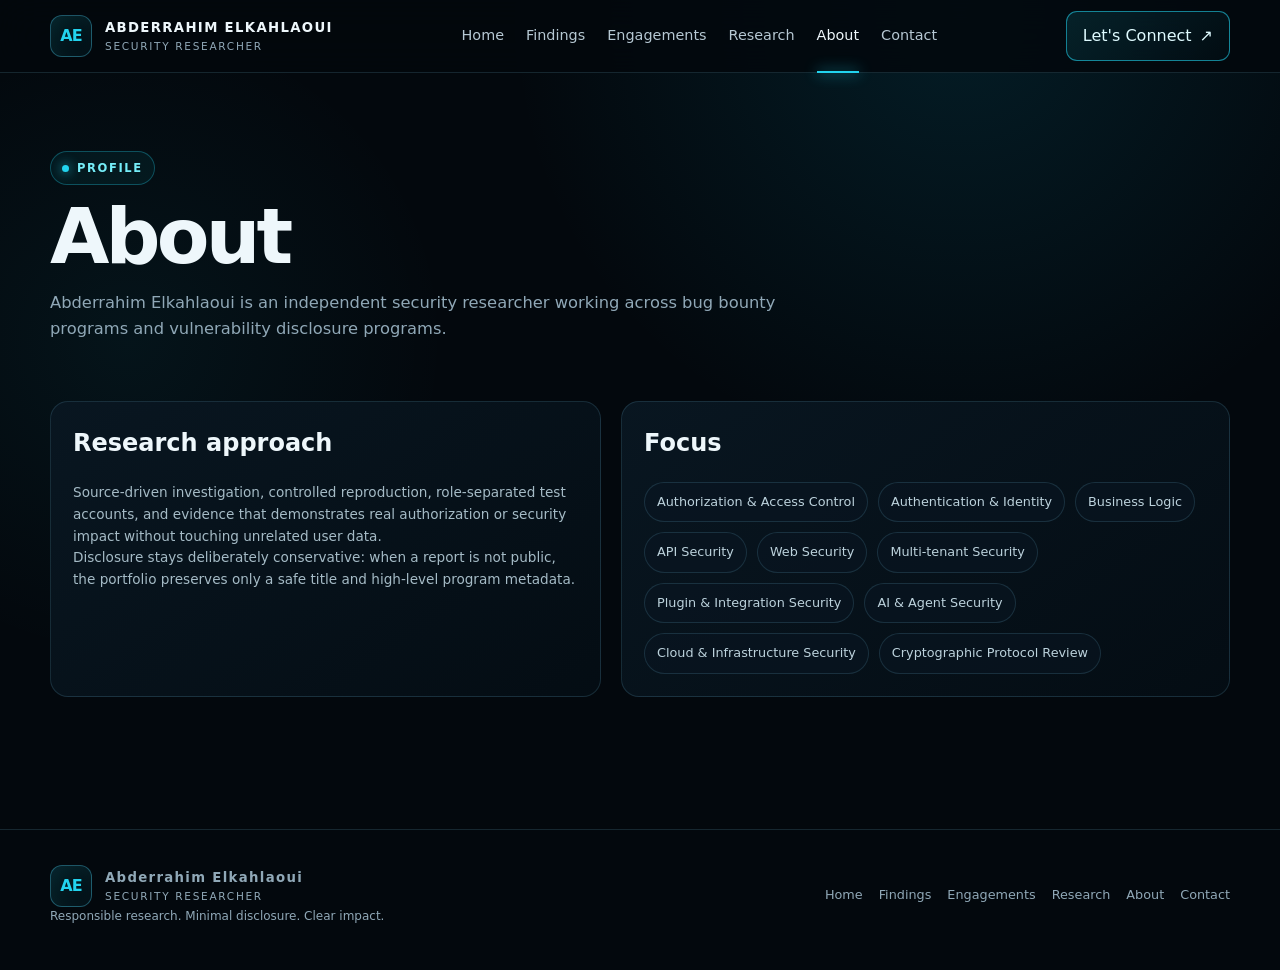
==== about.html @ 61b3a43f "Add About page" ====
<!doctype html>
<html lang="en">
<head>
  <meta charset="utf-8">
  <meta name="viewport" content="width=device-width, initial-scale=1">
  <meta name="theme-color" content="#03080d">
  <meta name="description" content="About security researcher Abderrahim Elkahlaoui.">
  <meta property="og:title" content="About — Abderrahim Elkahlaoui">
  <meta property="og:description" content="About security researcher Abderrahim Elkahlaoui.">
  <meta property="og:type" content="website">
  <title>About — Abderrahim Elkahlaoui</title>
  <link rel="stylesheet" href="assets/styles.css">
  <link rel="canonical" href="https://elkahlaoui1982.github.io/about.html">
  <meta property="og:url" content="https://elkahlaoui1982.github.io/about.html">
</head>
<body data-page="about">
<header class="site-header">
  <div class="container nav-shell">
    <a class="brand" href="index.html" aria-label="Abderrahim Elkahlaoui home">
      <span class="brand-mark" aria-hidden="true">AE</span>
      <span class="brand-copy"><strong>ABDERRAHIM ELKAHLAOUI</strong><span>Security Researcher</span></span>
    </a>
    <nav class="desktop-nav" aria-label="Primary navigation"><a class="" href="index.html">Home</a><a class="" href="findings.html">Findings</a><a class="" href="engagements.html">Engagements</a><a class="" href="research.html">Research</a><a class="active" href="about.html">About</a><a class="" href="contact.html">Contact</a></nav>
    <a class="nav-cta" href="contact.html">Let's Connect <span aria-hidden="true">↗</span></a>
    <button class="menu-button" type="button" data-menu-button aria-label="Open navigation" aria-expanded="false">☰</button>
  </div>
  <nav class="mobile-nav" data-mobile-nav aria-label="Mobile navigation"><a class="" href="index.html">Home</a><a class="" href="findings.html">Findings</a><a class="" href="engagements.html">Engagements</a><a class="" href="research.html">Research</a><a class="active" href="about.html">About</a><a class="" href="contact.html">Contact</a></nav>
</header>
<main><section class="container page-hero"><span class="eyebrow">Profile</span><h1>About</h1><p>Abderrahim Elkahlaoui is an independent security researcher working across bug bounty programs and vulnerability disclosure programs.</p></section><section class="container section" style="padding-top:0"><div class="about-grid"><article class="card about-card"><h2>Research approach</h2><p>Source-driven investigation, controlled reproduction, role-separated test accounts, and evidence that demonstrates real authorization or security impact without touching unrelated user data.</p><p>Disclosure stays deliberately conservative: when a report is not public, the portfolio preserves only a safe title and high-level program metadata.</p></article><article class="card"><h2>Focus</h2><div class="tags"><span class="tag">Authorization &amp; Access Control</span><span class="tag">Authentication &amp; Identity</span><span class="tag">Business Logic</span><span class="tag">API Security</span><span class="tag">Web Security</span><span class="tag">Multi-tenant Security</span><span class="tag">Plugin &amp; Integration Security</span><span class="tag">AI &amp; Agent Security</span><span class="tag">Cloud &amp; Infrastructure Security</span><span class="tag">Cryptographic Protocol Review</span></div></article></div></section></main>
<footer class="site-footer">
  <div class="container footer-grid">
    <div>
      <div class="brand"><span class="brand-mark" aria-hidden="true">AE</span><span class="brand-copy"><strong>Abderrahim Elkahlaoui</strong><span>Security Researcher</span></span></div>
      <div class="footer-copy">Responsible research. Minimal disclosure. Clear impact.</div>
    </div>
    <nav class="footer-nav" aria-label="Footer navigation"><a href="index.html">Home</a><a href="findings.html">Findings</a><a href="engagements.html">Engagements</a><a href="research.html">Research</a><a href="about.html">About</a><a href="contact.html">Contact</a></nav>
  </div>
</footer><script src="assets/app.js" defer></script>

</body>
</html>
---- assets/styles.css ----
:root {
  --bg: #03080d;
  --surface: #07131d;
  --surface-2: #0a1824;
  --line: rgba(121, 197, 230, .16);
  --line-strong: rgba(80, 219, 255, .34);
  --text: #eef7fb;
  --muted: #90a8b7;
  --cyan: #22d3ee;
  --cyan-2: #38bdf8;
  --green: #34d399;
  --amber: #fbbf24;
  --violet: #a78bfa;
  --max: 1180px;
  --radius: 18px;
}
* { box-sizing: border-box; }
html { scroll-behavior: smooth; }
body {
  margin: 0;
  color: var(--text);
  background:
    radial-gradient(circle at 75% 2%, rgba(8, 145, 178, .15), transparent 28rem),
    radial-gradient(circle at 10% 35%, rgba(34, 211, 238, .06), transparent 20rem),
    var(--bg);
  font-family: Inter, ui-sans-serif, system-ui, -apple-system, BlinkMacSystemFont, "Segoe UI", sans-serif;
  line-height: 1.6;
}
a { color: inherit; text-decoration: none; }
button, input, select { font: inherit; }
button, a, input, select { outline: none; }
button:focus-visible, a:focus-visible, input:focus-visible, select:focus-visible {
  box-shadow: 0 0 0 3px rgba(34, 211, 238, .28);
  border-color: var(--cyan) !important;
}
.container { width: min(calc(100% - 36px), var(--max)); margin-inline: auto; }
.site-header { position: sticky; top: 0; z-index: 50; border-bottom: 1px solid var(--line); background: rgba(3, 8, 13, .84); backdrop-filter: blur(20px); }
.nav-shell { min-height: 72px; display: flex; align-items: center; justify-content: space-between; gap: 24px; }
.brand { display: flex; align-items: center; gap: 13px; min-width: max-content; }
.brand-mark { width: 42px; height: 42px; border: 1px solid var(--line-strong); border-radius: 12px; display: grid; place-items: center; color: var(--cyan); font-weight: 900; letter-spacing: -.06em; background: linear-gradient(135deg, rgba(34,211,238,.12), rgba(56,189,248,.02)); box-shadow: inset 0 0 26px rgba(34,211,238,.05); }
.brand-copy strong { display: block; font-size: .83rem; letter-spacing: .1em; }
.brand-copy span { display: block; color: var(--muted); font-size: .66rem; letter-spacing: .16em; text-transform: uppercase; }
.desktop-nav { display: flex; align-items: center; gap: 22px; color: #b6c8d3; font-size: .9rem; }
.desktop-nav a { padding: 8px 0; position: relative; }
.desktop-nav a:hover, .desktop-nav a.active { color: var(--text); }
.desktop-nav a.active::after { content: ""; position: absolute; left: 0; right: 0; bottom: -17px; height: 2px; background: var(--cyan); box-shadow: 0 0 14px var(--cyan); }
.nav-cta, .button { border: 1px solid rgba(34,211,238,.58); border-radius: 11px; padding: 11px 16px; background: linear-gradient(135deg, rgba(34,211,238,.12), rgba(34,211,238,.025)); color: #dffbff; display: inline-flex; align-items: center; justify-content: center; gap: 8px; transition: .2s ease; }
.nav-cta:hover, .button:hover { transform: translateY(-1px); border-color: var(--cyan); box-shadow: 0 10px 40px rgba(34,211,238,.12); }
.button.primary { color: #011014; background: linear-gradient(135deg, #22d3ee, #67e8f9); font-weight: 800; box-shadow: 0 0 28px rgba(34,211,238,.2); }
.button.ghost { border-color: var(--line-strong); background: rgba(5,16,24,.5); }
.menu-button { display: none; width: 44px; height: 44px; border: 1px solid var(--line); border-radius: 11px; color: var(--text); background: var(--surface); }
.mobile-nav { display: none; border-top: 1px solid var(--line); padding: 12px 18px 18px; }
.mobile-nav[data-open] { display: grid; gap: 6px; }
.mobile-nav a { padding: 11px 12px; color: #bdd0da; border-radius: 10px; }
.mobile-nav a:hover { background: rgba(34,211,238,.06); color: white; }
.hero { min-height: 615px; display: grid; grid-template-columns: 1.08fr .92fr; align-items: center; gap: 48px; padding-block: 86px 64px; position: relative; overflow: hidden; }
.eyebrow { display: inline-flex; align-items: center; gap: 8px; color: #75edf8; border: 1px solid rgba(34,211,238,.3); background: rgba(34,211,238,.055); border-radius: 999px; padding: 7px 11px; text-transform: uppercase; font-size: .72rem; letter-spacing: .14em; font-weight: 800; }
.eyebrow::before { content: ""; width: 7px; height: 7px; border-radius: 999px; background: var(--cyan); box-shadow: 0 0 12px var(--cyan); }
h1, h2, h3, p { margin-top: 0; }
.hero h1 { margin: 22px 0 8px; font-size: clamp(3rem, 7vw, 5.9rem); line-height: .96; letter-spacing: -.055em; max-width: 720px; }
.hero h1 span { display: block; color: transparent; background: linear-gradient(90deg, #a9f7ff, #22d3ee 45%, #60a5fa); background-clip: text; -webkit-background-clip: text; }
.hero-kicker { color: #64e8f7; font: 500 1rem/1.7 ui-monospace, SFMono-Regular, Menlo, monospace; letter-spacing: .13em; }
.hero-copy { color: #a9beca; max-width: 650px; font-size: 1.04rem; margin: 19px 0 28px; }
.hero-actions { display: flex; flex-wrap: wrap; gap: 12px; }
.hero-visual { position: relative; min-height: 410px; display: grid; place-items: center; }
.orb { width: min(390px, 76vw); aspect-ratio: 1; border-radius: 50%; border: 1px solid rgba(34,211,238,.34); position: relative; background: radial-gradient(circle at 50% 48%, rgba(34,211,238,.09), rgba(34,211,238,.015) 45%, transparent 69%), repeating-radial-gradient(circle at 50% 50%, transparent 0 34px, rgba(34,211,238,.07) 35px 36px); box-shadow: 0 0 70px rgba(34,211,238,.08), inset 0 0 70px rgba(34,211,238,.06); }
.orb::before, .orb::after { content: ""; position: absolute; inset: 12%; border-radius: 50%; border: 1px solid rgba(34,211,238,.18); transform: rotate(58deg) scaleY(.42); }
.orb::after { transform: rotate(-58deg) scaleY(.42); }
.orb-grid { position: absolute; inset: 22%; border-radius: 50%; background-image: linear-gradient(rgba(34,211,238,.08) 1px, transparent 1px), linear-gradient(90deg, rgba(34,211,238,.08) 1px, transparent 1px); background-size: 24px 24px; mask-image: radial-gradient(circle, #000 45%, transparent 74%); }
.signal-card { position: absolute; right: 0; bottom: 32px; width: min(280px, 72%); padding: 18px; border-radius: 14px; border: 1px solid var(--line-strong); background: rgba(5,16,24,.88); box-shadow: 0 20px 60px rgba(0,0,0,.32); }
.signal-card small { color: var(--cyan); text-transform: uppercase; letter-spacing: .14em; }
.signal-card strong { display: block; margin-top: 5px; font-size: .95rem; }
.stats { display: grid; grid-template-columns: repeat(4, 1fr); border: 1px solid var(--line); background: linear-gradient(180deg, rgba(10,24,36,.88), rgba(5,14,22,.88)); border-radius: var(--radius); overflow: hidden; margin-bottom: 26px; }
.stat { padding: 24px 28px; position: relative; }
.stat:not(:last-child)::after { content: ""; position: absolute; top: 24%; right: 0; width: 1px; height: 52%; background: var(--line); }
.stat strong { font-size: 1.6rem; letter-spacing: -.02em; }
.stat span { display: block; color: var(--muted); font-size: .82rem; margin-top: 2px; }
.section { padding-block: 58px; }
.section-heading { display: flex; justify-content: space-between; gap: 24px; align-items: end; margin-bottom: 24px; }
.section-heading h2 { margin: 0; font-size: clamp(1.7rem, 3vw, 2.45rem); letter-spacing: -.035em; }
.section-heading p { max-width: 580px; color: var(--muted); margin: 8px 0 0; }
.section-link { color: var(--cyan); white-space: nowrap; font-size: .88rem; }
.grid { display: grid; gap: 16px; }
.platform-grid { grid-template-columns: repeat(4, 1fr); }
.card { border: 1px solid var(--line); border-radius: var(--radius); background: linear-gradient(145deg, rgba(9,23,34,.96), rgba(4,13,20,.96)); padding: 22px; position: relative; overflow: hidden; }
.card::before { content: ""; position: absolute; inset: 0 auto 0 0; width: 2px; background: linear-gradient(transparent, rgba(34,211,238,.5), transparent); opacity: 0; transition: opacity .2s; }
.card:hover::before { opacity: 1; }
.platform-icon { width: 44px; height: 44px; border-radius: 13px; display: grid; place-items: center; color: var(--cyan); border: 1px solid var(--line-strong); font: 800 .8rem ui-monospace, monospace; margin-bottom: 26px; }
.card h3 { margin: 0 0 7px; font-size: 1.03rem; }
.card p { margin: 0; color: var(--muted); font-size: .85rem; }
.panel-grid { display: grid; grid-template-columns: 1.4fr .78fr; gap: 16px; }
.panel { border: 1px solid var(--line); border-radius: var(--radius); background: rgba(6,17,26,.83); overflow: hidden; }
.panel-header { padding: 18px 20px; border-bottom: 1px solid var(--line); display: flex; align-items: center; justify-content: space-between; gap: 12px; }
.panel-header h2, .panel-header h3 { margin: 0; font-size: 1.07rem; }
.finding-list { list-style: none; padding: 0; margin: 0; }
.finding-row { display: grid; grid-template-columns: auto 1fr auto; gap: 14px; align-items: center; padding: 17px 20px; border-bottom: 1px solid rgba(121,197,230,.1); transition: background .16s; }
.finding-row:last-child { border-bottom: 0; }
.finding-row:hover { background: rgba(34,211,238,.035); }
.finding-dot { width: 9px; height: 36px; border-radius: 10px; background: linear-gradient(180deg, var(--cyan), #2563eb); box-shadow: 0 0 18px rgba(34,211,238,.15); }
.finding-title { font-size: .91rem; font-weight: 700; line-height: 1.45; }
.finding-meta { color: var(--muted); font-size: .73rem; margin-top: 4px; }
.platform-pill { border: 1px solid rgba(34,211,238,.2); color: #9beaf3; border-radius: 999px; padding: 5px 8px; font-size: .66rem; white-space: nowrap; }
.engagement-list { list-style: none; margin: 0; padding: 0; }
.engagement-list li { display: flex; align-items: center; justify-content: space-between; gap: 16px; padding: 15px 20px; border-bottom: 1px solid rgba(121,197,230,.1); }
.engagement-list li:last-child { border: 0; }
.engagement-name { font-size: .88rem; font-weight: 700; }
.engagement-meta { color: var(--muted); font-size: .72rem; }
.tags { display: flex; flex-wrap: wrap; gap: 10px; }
.tag { border: 1px solid var(--line); border-radius: 999px; padding: 9px 12px; color: #bcd2dc; background: rgba(9,23,34,.56); font-size: .8rem; }
.timeline { display: grid; grid-template-columns: repeat(3, 1fr); gap: 16px; }
.timeline .year { color: var(--cyan); font: 700 .82rem ui-monospace, monospace; letter-spacing: .1em; }
.timeline h3 { margin: 9px 0 8px; }
.timeline p { color: var(--muted); font-size: .88rem; }
.page-hero { padding: 78px 0 42px; }
.page-hero h1 { font-size: clamp(2.5rem, 6vw, 4.8rem); line-height: 1; letter-spacing: -.05em; margin: 14px 0 14px; }
.page-hero p { color: var(--muted); max-width: 730px; font-size: 1.02rem; }
.filters { padding: 16px; display: grid; grid-template-columns: 1fr 210px 150px auto; gap: 10px; position: sticky; top: 87px; z-index: 20; background: rgba(3,8,13,.92); backdrop-filter: blur(18px); border: 1px solid var(--line); border-radius: 15px; margin-bottom: 16px; }
.input, .select { width: 100%; min-height: 44px; color: var(--text); background: #06111a; border: 1px solid var(--line); border-radius: 10px; padding: 0 12px; }
.input::placeholder { color: #68808d; }
.filter-reset { min-height: 44px; border: 1px solid var(--line-strong); color: #bff7ff; background: rgba(34,211,238,.05); border-radius: 10px; padding: 0 14px; cursor: pointer; }
.catalog-toolbar { color: var(--muted); font-size: .82rem; margin: 10px 4px 14px; }
.catalog .finding-row { grid-template-columns: auto 1fr auto; border: 1px solid var(--line); border-radius: 14px; margin-bottom: 10px; background: rgba(7,19,29,.75); }
.catalog .finding-row[hidden] { display: none; }
.empty { padding: 48px 24px; text-align: center; color: var(--muted); border: 1px dashed var(--line-strong); border-radius: var(--radius); }
.engagement-grid { grid-template-columns: repeat(3, 1fr); }
.engagement-card .mono { color: var(--cyan); font: 700 .73rem ui-monospace, monospace; text-transform: uppercase; letter-spacing: .1em; }
.engagement-card h3 { margin-top: 10px; min-height: 2.9em; }
.about-grid { display: grid; grid-template-columns: .95fr 1.05fr; gap: 20px; }
.about-card p, .prose p { color: #a5bbc6; }
.prose { max-width: 780px; }
.contact-card { display: grid; grid-template-columns: 1.1fr .9fr; gap: 26px; align-items: center; padding: 32px; }
.contact-links { display: grid; gap: 10px; }
.contact-link { padding: 14px 16px; border: 1px solid var(--line); border-radius: 12px; display: flex; justify-content: space-between; gap: 18px; color: #cfe0e7; }
.site-footer { margin-top: 74px; border-top: 1px solid var(--line); padding: 35px 0 44px; color: var(--muted); }
.footer-grid { display: flex; justify-content: space-between; gap: 28px; align-items: center; }
.footer-nav { display: flex; flex-wrap: wrap; gap: 16px; font-size: .8rem; }
.footer-copy { font-size: .75rem; }
.muted { color: var(--muted); }
.split-note { padding: 18px 20px; border-left: 2px solid var(--cyan); background: rgba(34,211,238,.035); color: #a8c2cd; border-radius: 0 12px 12px 0; }
@media (max-width: 980px) {
  .desktop-nav, .nav-cta { display: none; }
  .menu-button { display: grid; place-items: center; }
  .hero { grid-template-columns: 1fr; min-height: auto; padding-top: 62px; }
  .hero-visual { min-height: 310px; }
  .platform-grid, .stats { grid-template-columns: repeat(2, 1fr); }
  .stat:nth-child(2)::after { display: none; }
  .panel-grid, .about-grid, .contact-card { grid-template-columns: 1fr; }
  .engagement-grid, .timeline { grid-template-columns: repeat(2, 1fr); }
  .filters { grid-template-columns: 1fr 1fr; top: 78px; }
}
@media (max-width: 640px) {
  .container { width: min(calc(100% - 24px), var(--max)); }
  .brand-copy strong { font-size: .74rem; }
  .brand-copy span { font-size: .58rem; }
  .hero { padding-top: 44px; }
  .hero h1 { font-size: clamp(3rem, 16vw, 4.5rem); }
  .hero-visual { min-height: 280px; }
  .signal-card { right: 8px; bottom: 10px; }
  .stats, .platform-grid, .engagement-grid, .timeline, .filters { grid-template-columns: 1fr; }
  .stat::after { display: none; }
  .section { padding-block: 42px; }
  .section-heading { align-items: start; flex-direction: column; }
  .finding-row, .catalog .finding-row { grid-template-columns: auto 1fr; }
  .finding-row .platform-pill { grid-column: 2; justify-self: start; }
  .filters { position: static; }
  .footer-grid { align-items: flex-start; flex-direction: column; }
}
@media (prefers-reduced-motion: reduce) {
  *, *::before, *::after { scroll-behavior: auto !important; transition: none !important; animation: none !important; }
}
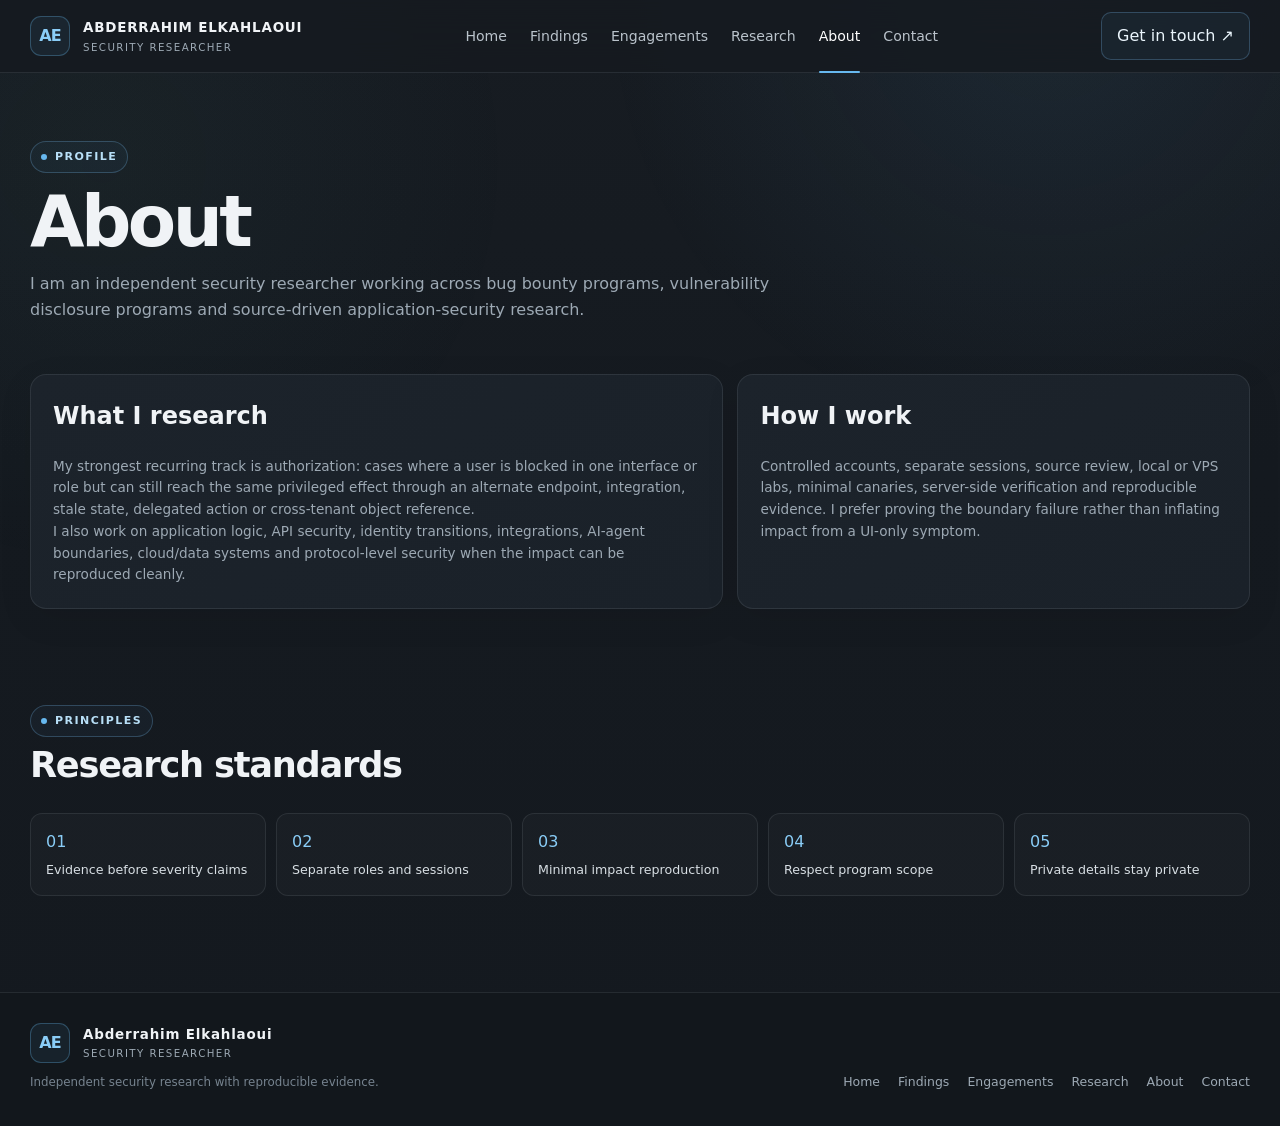
==== commit d079e9fe: "Rewrite about page with concrete research profile" ====
--- a/about.html
+++ b/about.html
@@ -1,41 +1 @@
-<!doctype html>
-<html lang="en">
-<head>
-  <meta charset="utf-8">
-  <meta name="viewport" content="width=device-width, initial-scale=1">
-  <meta name="theme-color" content="#03080d">
-  <meta name="description" content="About security researcher Abderrahim Elkahlaoui.">
-  <meta property="og:title" content="About — Abderrahim Elkahlaoui">
-  <meta property="og:description" content="About security researcher Abderrahim Elkahlaoui.">
-  <meta property="og:type" content="website">
-  <title>About — Abderrahim Elkahlaoui</title>
-  <link rel="stylesheet" href="assets/styles.css">
-  <link rel="canonical" href="https://elkahlaoui1982.github.io/about.html">
-  <meta property="og:url" content="https://elkahlaoui1982.github.io/about.html">
-</head>
-<body data-page="about">
-<header class="site-header">
-  <div class="container nav-shell">
-    <a class="brand" href="index.html" aria-label="Abderrahim Elkahlaoui home">
-      <span class="brand-mark" aria-hidden="true">AE</span>
-      <span class="brand-copy"><strong>ABDERRAHIM ELKAHLAOUI</strong><span>Security Researcher</span></span>
-    </a>
-    <nav class="desktop-nav" aria-label="Primary navigation"><a class="" href="index.html">Home</a><a class="" href="findings.html">Findings</a><a class="" href="engagements.html">Engagements</a><a class="" href="research.html">Research</a><a class="active" href="about.html">About</a><a class="" href="contact.html">Contact</a></nav>
-    <a class="nav-cta" href="contact.html">Let's Connect <span aria-hidden="true">↗</span></a>
-    <button class="menu-button" type="button" data-menu-button aria-label="Open navigation" aria-expanded="false">☰</button>
-  </div>
-  <nav class="mobile-nav" data-mobile-nav aria-label="Mobile navigation"><a class="" href="index.html">Home</a><a class="" href="findings.html">Findings</a><a class="" href="engagements.html">Engagements</a><a class="" href="research.html">Research</a><a class="active" href="about.html">About</a><a class="" href="contact.html">Contact</a></nav>
-</header>
-<main><section class="container page-hero"><span class="eyebrow">Profile</span><h1>About</h1><p>Abderrahim Elkahlaoui is an independent security researcher working across bug bounty programs and vulnerability disclosure programs.</p></section><section class="container section" style="padding-top:0"><div class="about-grid"><article class="card about-card"><h2>Research approach</h2><p>Source-driven investigation, controlled reproduction, role-separated test accounts, and evidence that demonstrates real authorization or security impact without touching unrelated user data.</p><p>Disclosure stays deliberately conservative: when a report is not public, the portfolio preserves only a safe title and high-level program metadata.</p></article><article class="card"><h2>Focus</h2><div class="tags"><span class="tag">Authorization &amp; Access Control</span><span class="tag">Authentication &amp; Identity</span><span class="tag">Business Logic</span><span class="tag">API Security</span><span class="tag">Web Security</span><span class="tag">Multi-tenant Security</span><span class="tag">Plugin &amp; Integration Security</span><span class="tag">AI &amp; Agent Security</span><span class="tag">Cloud &amp; Infrastructure Security</span><span class="tag">Cryptographic Protocol Review</span></div></article></div></section></main>
-<footer class="site-footer">
-  <div class="container footer-grid">
-    <div>
-      <div class="brand"><span class="brand-mark" aria-hidden="true">AE</span><span class="brand-copy"><strong>Abderrahim Elkahlaoui</strong><span>Security Researcher</span></span></div>
-      <div class="footer-copy">Responsible research. Minimal disclosure. Clear impact.</div>
-    </div>
-    <nav class="footer-nav" aria-label="Footer navigation"><a href="index.html">Home</a><a href="findings.html">Findings</a><a href="engagements.html">Engagements</a><a href="research.html">Research</a><a href="about.html">About</a><a href="contact.html">Contact</a></nav>
-  </div>
-</footer><script src="assets/app.js" defer></script>
-
-</body>
-</html>
+<!doctype html><html lang="en"><head><meta charset="utf-8"><meta name="viewport" content="width=device-width,initial-scale=1"><meta name="theme-color" content="#151a20"><meta name="description" content="About independent security researcher Abderrahim Elkahlaoui."><meta property="og:title" content="About — Abderrahim Elkahlaoui"><meta property="og:description" content="Independent security researcher focused on authorization, application security, APIs, integrations and responsible disclosure."><meta property="og:type" content="website"><meta property="og:url" content="https://elkahlaoui1982.github.io/about.html"><link rel="canonical" href="https://elkahlaoui1982.github.io/about.html"><title>About — Abderrahim Elkahlaoui</title><link rel="stylesheet" href="assets/styles.css"></head><body data-page="about"><header class="site-header"><div class="container nav-shell"><a class="brand" href="index.html"><span class="brand-mark">AE</span><span class="brand-copy"><strong>ABDERRAHIM ELKAHLAOUI</strong><span>Security Researcher</span></span></a><nav class="desktop-nav"><a href="index.html">Home</a><a href="findings.html">Findings</a><a href="engagements.html">Engagements</a><a href="research.html">Research</a><a class="active" href="about.html">About</a><a href="contact.html">Contact</a></nav><a class="nav-cta" href="contact.html">Get in touch ↗</a><button class="menu-button" type="button" data-menu-button aria-label="Open navigation" aria-expanded="false">☰</button></div><nav class="mobile-nav" data-mobile-nav><a href="index.html">Home</a><a href="findings.html">Findings</a><a href="engagements.html">Engagements</a><a href="research.html">Research</a><a class="active" href="about.html">About</a><a href="contact.html">Contact</a></nav></header><main><section class="container page-hero"><span class="eyebrow">Profile</span><h1>About</h1><p>I am an independent security researcher working across bug bounty programs, vulnerability disclosure programs and source-driven application-security research.</p></section><section class="container section" style="padding-top:0"><div class="about-grid"><article class="card about-card"><h2>What I research</h2><p>My strongest recurring track is authorization: cases where a user is blocked in one interface or role but can still reach the same privileged effect through an alternate endpoint, integration, stale state, delegated action or cross-tenant object reference.</p><p>I also work on application logic, API security, identity transitions, integrations, AI-agent boundaries, cloud/data systems and protocol-level security when the impact can be reproduced cleanly.</p></article><article class="card"><h2>How I work</h2><p class="muted">Controlled accounts, separate sessions, source review, local or VPS labs, minimal canaries, server-side verification and reproducible evidence. I prefer proving the boundary failure rather than inflating impact from a UI-only symptom.</p></article></div></section><section class="container section"><div class="section-heading"><div><span class="eyebrow">Principles</span><h2>Research standards</h2></div></div><div class="focus-grid"><div class="focus-item"><span>01</span>Evidence before severity claims</div><div class="focus-item"><span>02</span>Separate roles and sessions</div><div class="focus-item"><span>03</span>Minimal impact reproduction</div><div class="focus-item"><span>04</span>Respect program scope</div><div class="focus-item"><span>05</span>Private details stay private</div></div></section></main><footer class="site-footer"><div class="container footer-grid"><div><div class="brand"><span class="brand-mark">AE</span><span class="brand-copy"><strong>Abderrahim Elkahlaoui</strong><span>Security Researcher</span></span></div><div class="footer-copy">Independent security research with reproducible evidence.</div></div><nav class="footer-nav"><a href="index.html">Home</a><a href="findings.html">Findings</a><a href="engagements.html">Engagements</a><a href="research.html">Research</a><a href="about.html">About</a><a href="contact.html">Contact</a></nav></div></footer><script src="assets/app.js" defer></script></body></html>
--- a/assets/styles.css
+++ b/assets/styles.css
@@ -1,170 +1 @@
-:root {
-  --bg: #03080d;
-  --surface: #07131d;
-  --surface-2: #0a1824;
-  --line: rgba(121, 197, 230, .16);
-  --line-strong: rgba(80, 219, 255, .34);
-  --text: #eef7fb;
-  --muted: #90a8b7;
-  --cyan: #22d3ee;
-  --cyan-2: #38bdf8;
-  --green: #34d399;
-  --amber: #fbbf24;
-  --violet: #a78bfa;
-  --max: 1180px;
-  --radius: 18px;
-}
-* { box-sizing: border-box; }
-html { scroll-behavior: smooth; }
-body {
-  margin: 0;
-  color: var(--text);
-  background:
-    radial-gradient(circle at 75% 2%, rgba(8, 145, 178, .15), transparent 28rem),
-    radial-gradient(circle at 10% 35%, rgba(34, 211, 238, .06), transparent 20rem),
-    var(--bg);
-  font-family: Inter, ui-sans-serif, system-ui, -apple-system, BlinkMacSystemFont, "Segoe UI", sans-serif;
-  line-height: 1.6;
-}
-a { color: inherit; text-decoration: none; }
-button, input, select { font: inherit; }
-button, a, input, select { outline: none; }
-button:focus-visible, a:focus-visible, input:focus-visible, select:focus-visible {
-  box-shadow: 0 0 0 3px rgba(34, 211, 238, .28);
-  border-color: var(--cyan) !important;
-}
-.container { width: min(calc(100% - 36px), var(--max)); margin-inline: auto; }
-.site-header { position: sticky; top: 0; z-index: 50; border-bottom: 1px solid var(--line); background: rgba(3, 8, 13, .84); backdrop-filter: blur(20px); }
-.nav-shell { min-height: 72px; display: flex; align-items: center; justify-content: space-between; gap: 24px; }
-.brand { display: flex; align-items: center; gap: 13px; min-width: max-content; }
-.brand-mark { width: 42px; height: 42px; border: 1px solid var(--line-strong); border-radius: 12px; display: grid; place-items: center; color: var(--cyan); font-weight: 900; letter-spacing: -.06em; background: linear-gradient(135deg, rgba(34,211,238,.12), rgba(56,189,248,.02)); box-shadow: inset 0 0 26px rgba(34,211,238,.05); }
-.brand-copy strong { display: block; font-size: .83rem; letter-spacing: .1em; }
-.brand-copy span { display: block; color: var(--muted); font-size: .66rem; letter-spacing: .16em; text-transform: uppercase; }
-.desktop-nav { display: flex; align-items: center; gap: 22px; color: #b6c8d3; font-size: .9rem; }
-.desktop-nav a { padding: 8px 0; position: relative; }
-.desktop-nav a:hover, .desktop-nav a.active { color: var(--text); }
-.desktop-nav a.active::after { content: ""; position: absolute; left: 0; right: 0; bottom: -17px; height: 2px; background: var(--cyan); box-shadow: 0 0 14px var(--cyan); }
-.nav-cta, .button { border: 1px solid rgba(34,211,238,.58); border-radius: 11px; padding: 11px 16px; background: linear-gradient(135deg, rgba(34,211,238,.12), rgba(34,211,238,.025)); color: #dffbff; display: inline-flex; align-items: center; justify-content: center; gap: 8px; transition: .2s ease; }
-.nav-cta:hover, .button:hover { transform: translateY(-1px); border-color: var(--cyan); box-shadow: 0 10px 40px rgba(34,211,238,.12); }
-.button.primary { color: #011014; background: linear-gradient(135deg, #22d3ee, #67e8f9); font-weight: 800; box-shadow: 0 0 28px rgba(34,211,238,.2); }
-.button.ghost { border-color: var(--line-strong); background: rgba(5,16,24,.5); }
-.menu-button { display: none; width: 44px; height: 44px; border: 1px solid var(--line); border-radius: 11px; color: var(--text); background: var(--surface); }
-.mobile-nav { display: none; border-top: 1px solid var(--line); padding: 12px 18px 18px; }
-.mobile-nav[data-open] { display: grid; gap: 6px; }
-.mobile-nav a { padding: 11px 12px; color: #bdd0da; border-radius: 10px; }
-.mobile-nav a:hover { background: rgba(34,211,238,.06); color: white; }
-.hero { min-height: 615px; display: grid; grid-template-columns: 1.08fr .92fr; align-items: center; gap: 48px; padding-block: 86px 64px; position: relative; overflow: hidden; }
-.eyebrow { display: inline-flex; align-items: center; gap: 8px; color: #75edf8; border: 1px solid rgba(34,211,238,.3); background: rgba(34,211,238,.055); border-radius: 999px; padding: 7px 11px; text-transform: uppercase; font-size: .72rem; letter-spacing: .14em; font-weight: 800; }
-.eyebrow::before { content: ""; width: 7px; height: 7px; border-radius: 999px; background: var(--cyan); box-shadow: 0 0 12px var(--cyan); }
-h1, h2, h3, p { margin-top: 0; }
-.hero h1 { margin: 22px 0 8px; font-size: clamp(3rem, 7vw, 5.9rem); line-height: .96; letter-spacing: -.055em; max-width: 720px; }
-.hero h1 span { display: block; color: transparent; background: linear-gradient(90deg, #a9f7ff, #22d3ee 45%, #60a5fa); background-clip: text; -webkit-background-clip: text; }
-.hero-kicker { color: #64e8f7; font: 500 1rem/1.7 ui-monospace, SFMono-Regular, Menlo, monospace; letter-spacing: .13em; }
-.hero-copy { color: #a9beca; max-width: 650px; font-size: 1.04rem; margin: 19px 0 28px; }
-.hero-actions { display: flex; flex-wrap: wrap; gap: 12px; }
-.hero-visual { position: relative; min-height: 410px; display: grid; place-items: center; }
-.orb { width: min(390px, 76vw); aspect-ratio: 1; border-radius: 50%; border: 1px solid rgba(34,211,238,.34); position: relative; background: radial-gradient(circle at 50% 48%, rgba(34,211,238,.09), rgba(34,211,238,.015) 45%, transparent 69%), repeating-radial-gradient(circle at 50% 50%, transparent 0 34px, rgba(34,211,238,.07) 35px 36px); box-shadow: 0 0 70px rgba(34,211,238,.08), inset 0 0 70px rgba(34,211,238,.06); }
-.orb::before, .orb::after { content: ""; position: absolute; inset: 12%; border-radius: 50%; border: 1px solid rgba(34,211,238,.18); transform: rotate(58deg) scaleY(.42); }
-.orb::after { transform: rotate(-58deg) scaleY(.42); }
-.orb-grid { position: absolute; inset: 22%; border-radius: 50%; background-image: linear-gradient(rgba(34,211,238,.08) 1px, transparent 1px), linear-gradient(90deg, rgba(34,211,238,.08) 1px, transparent 1px); background-size: 24px 24px; mask-image: radial-gradient(circle, #000 45%, transparent 74%); }
-.signal-card { position: absolute; right: 0; bottom: 32px; width: min(280px, 72%); padding: 18px; border-radius: 14px; border: 1px solid var(--line-strong); background: rgba(5,16,24,.88); box-shadow: 0 20px 60px rgba(0,0,0,.32); }
-.signal-card small { color: var(--cyan); text-transform: uppercase; letter-spacing: .14em; }
-.signal-card strong { display: block; margin-top: 5px; font-size: .95rem; }
-.stats { display: grid; grid-template-columns: repeat(4, 1fr); border: 1px solid var(--line); background: linear-gradient(180deg, rgba(10,24,36,.88), rgba(5,14,22,.88)); border-radius: var(--radius); overflow: hidden; margin-bottom: 26px; }
-.stat { padding: 24px 28px; position: relative; }
-.stat:not(:last-child)::after { content: ""; position: absolute; top: 24%; right: 0; width: 1px; height: 52%; background: var(--line); }
-.stat strong { font-size: 1.6rem; letter-spacing: -.02em; }
-.stat span { display: block; color: var(--muted); font-size: .82rem; margin-top: 2px; }
-.section { padding-block: 58px; }
-.section-heading { display: flex; justify-content: space-between; gap: 24px; align-items: end; margin-bottom: 24px; }
-.section-heading h2 { margin: 0; font-size: clamp(1.7rem, 3vw, 2.45rem); letter-spacing: -.035em; }
-.section-heading p { max-width: 580px; color: var(--muted); margin: 8px 0 0; }
-.section-link { color: var(--cyan); white-space: nowrap; font-size: .88rem; }
-.grid { display: grid; gap: 16px; }
-.platform-grid { grid-template-columns: repeat(4, 1fr); }
-.card { border: 1px solid var(--line); border-radius: var(--radius); background: linear-gradient(145deg, rgba(9,23,34,.96), rgba(4,13,20,.96)); padding: 22px; position: relative; overflow: hidden; }
-.card::before { content: ""; position: absolute; inset: 0 auto 0 0; width: 2px; background: linear-gradient(transparent, rgba(34,211,238,.5), transparent); opacity: 0; transition: opacity .2s; }
-.card:hover::before { opacity: 1; }
-.platform-icon { width: 44px; height: 44px; border-radius: 13px; display: grid; place-items: center; color: var(--cyan); border: 1px solid var(--line-strong); font: 800 .8rem ui-monospace, monospace; margin-bottom: 26px; }
-.card h3 { margin: 0 0 7px; font-size: 1.03rem; }
-.card p { margin: 0; color: var(--muted); font-size: .85rem; }
-.panel-grid { display: grid; grid-template-columns: 1.4fr .78fr; gap: 16px; }
-.panel { border: 1px solid var(--line); border-radius: var(--radius); background: rgba(6,17,26,.83); overflow: hidden; }
-.panel-header { padding: 18px 20px; border-bottom: 1px solid var(--line); display: flex; align-items: center; justify-content: space-between; gap: 12px; }
-.panel-header h2, .panel-header h3 { margin: 0; font-size: 1.07rem; }
-.finding-list { list-style: none; padding: 0; margin: 0; }
-.finding-row { display: grid; grid-template-columns: auto 1fr auto; gap: 14px; align-items: center; padding: 17px 20px; border-bottom: 1px solid rgba(121,197,230,.1); transition: background .16s; }
-.finding-row:last-child { border-bottom: 0; }
-.finding-row:hover { background: rgba(34,211,238,.035); }
-.finding-dot { width: 9px; height: 36px; border-radius: 10px; background: linear-gradient(180deg, var(--cyan), #2563eb); box-shadow: 0 0 18px rgba(34,211,238,.15); }
-.finding-title { font-size: .91rem; font-weight: 700; line-height: 1.45; }
-.finding-meta { color: var(--muted); font-size: .73rem; margin-top: 4px; }
-.platform-pill { border: 1px solid rgba(34,211,238,.2); color: #9beaf3; border-radius: 999px; padding: 5px 8px; font-size: .66rem; white-space: nowrap; }
-.engagement-list { list-style: none; margin: 0; padding: 0; }
-.engagement-list li { display: flex; align-items: center; justify-content: space-between; gap: 16px; padding: 15px 20px; border-bottom: 1px solid rgba(121,197,230,.1); }
-.engagement-list li:last-child { border: 0; }
-.engagement-name { font-size: .88rem; font-weight: 700; }
-.engagement-meta { color: var(--muted); font-size: .72rem; }
-.tags { display: flex; flex-wrap: wrap; gap: 10px; }
-.tag { border: 1px solid var(--line); border-radius: 999px; padding: 9px 12px; color: #bcd2dc; background: rgba(9,23,34,.56); font-size: .8rem; }
-.timeline { display: grid; grid-template-columns: repeat(3, 1fr); gap: 16px; }
-.timeline .year { color: var(--cyan); font: 700 .82rem ui-monospace, monospace; letter-spacing: .1em; }
-.timeline h3 { margin: 9px 0 8px; }
-.timeline p { color: var(--muted); font-size: .88rem; }
-.page-hero { padding: 78px 0 42px; }
-.page-hero h1 { font-size: clamp(2.5rem, 6vw, 4.8rem); line-height: 1; letter-spacing: -.05em; margin: 14px 0 14px; }
-.page-hero p { color: var(--muted); max-width: 730px; font-size: 1.02rem; }
-.filters { padding: 16px; display: grid; grid-template-columns: 1fr 210px 150px auto; gap: 10px; position: sticky; top: 87px; z-index: 20; background: rgba(3,8,13,.92); backdrop-filter: blur(18px); border: 1px solid var(--line); border-radius: 15px; margin-bottom: 16px; }
-.input, .select { width: 100%; min-height: 44px; color: var(--text); background: #06111a; border: 1px solid var(--line); border-radius: 10px; padding: 0 12px; }
-.input::placeholder { color: #68808d; }
-.filter-reset { min-height: 44px; border: 1px solid var(--line-strong); color: #bff7ff; background: rgba(34,211,238,.05); border-radius: 10px; padding: 0 14px; cursor: pointer; }
-.catalog-toolbar { color: var(--muted); font-size: .82rem; margin: 10px 4px 14px; }
-.catalog .finding-row { grid-template-columns: auto 1fr auto; border: 1px solid var(--line); border-radius: 14px; margin-bottom: 10px; background: rgba(7,19,29,.75); }
-.catalog .finding-row[hidden] { display: none; }
-.empty { padding: 48px 24px; text-align: center; color: var(--muted); border: 1px dashed var(--line-strong); border-radius: var(--radius); }
-.engagement-grid { grid-template-columns: repeat(3, 1fr); }
-.engagement-card .mono { color: var(--cyan); font: 700 .73rem ui-monospace, monospace; text-transform: uppercase; letter-spacing: .1em; }
-.engagement-card h3 { margin-top: 10px; min-height: 2.9em; }
-.about-grid { display: grid; grid-template-columns: .95fr 1.05fr; gap: 20px; }
-.about-card p, .prose p { color: #a5bbc6; }
-.prose { max-width: 780px; }
-.contact-card { display: grid; grid-template-columns: 1.1fr .9fr; gap: 26px; align-items: center; padding: 32px; }
-.contact-links { display: grid; gap: 10px; }
-.contact-link { padding: 14px 16px; border: 1px solid var(--line); border-radius: 12px; display: flex; justify-content: space-between; gap: 18px; color: #cfe0e7; }
-.site-footer { margin-top: 74px; border-top: 1px solid var(--line); padding: 35px 0 44px; color: var(--muted); }
-.footer-grid { display: flex; justify-content: space-between; gap: 28px; align-items: center; }
-.footer-nav { display: flex; flex-wrap: wrap; gap: 16px; font-size: .8rem; }
-.footer-copy { font-size: .75rem; }
-.muted { color: var(--muted); }
-.split-note { padding: 18px 20px; border-left: 2px solid var(--cyan); background: rgba(34,211,238,.035); color: #a8c2cd; border-radius: 0 12px 12px 0; }
-@media (max-width: 980px) {
-  .desktop-nav, .nav-cta { display: none; }
-  .menu-button { display: grid; place-items: center; }
-  .hero { grid-template-columns: 1fr; min-height: auto; padding-top: 62px; }
-  .hero-visual { min-height: 310px; }
-  .platform-grid, .stats { grid-template-columns: repeat(2, 1fr); }
-  .stat:nth-child(2)::after { display: none; }
-  .panel-grid, .about-grid, .contact-card { grid-template-columns: 1fr; }
-  .engagement-grid, .timeline { grid-template-columns: repeat(2, 1fr); }
-  .filters { grid-template-columns: 1fr 1fr; top: 78px; }
-}
-@media (max-width: 640px) {
-  .container { width: min(calc(100% - 24px), var(--max)); }
-  .brand-copy strong { font-size: .74rem; }
-  .brand-copy span { font-size: .58rem; }
-  .hero { padding-top: 44px; }
-  .hero h1 { font-size: clamp(3rem, 16vw, 4.5rem); }
-  .hero-visual { min-height: 280px; }
-  .signal-card { right: 8px; bottom: 10px; }
-  .stats, .platform-grid, .engagement-grid, .timeline, .filters { grid-template-columns: 1fr; }
-  .stat::after { display: none; }
-  .section { padding-block: 42px; }
-  .section-heading { align-items: start; flex-direction: column; }
-  .finding-row, .catalog .finding-row { grid-template-columns: auto 1fr; }
-  .finding-row .platform-pill { grid-column: 2; justify-self: start; }
-  .filters { position: static; }
-  .footer-grid { align-items: flex-start; flex-direction: column; }
-}
-@media (prefers-reduced-motion: reduce) {
-  *, *::before, *::after { scroll-behavior: auto !important; transition: none !important; animation: none !important; }
-}
+:root{--bg:#151a20;--bg-2:#181e25;--surface:#1c232b;--surface-2:#202832;--surface-3:#252e38;--line:rgba(233,240,246,.09);--line-strong:rgba(116,181,230,.28);--text:#f0f3f6;--muted:#9da9b4;--muted-2:#778490;--blue:#67b8ef;--blue-2:#8acdf7;--teal:#68c9c0;--amber:#d9ad63;--max:1220px;--radius:16px;--shadow:0 18px 55px rgba(0,0,0,.18)}*{box-sizing:border-box}html{scroll-behavior:smooth}body{margin:0;color:var(--text);background:linear-gradient(180deg,#171c22 0,#151a20 42%,#14191f 100%);font-family:Inter,ui-sans-serif,system-ui,-apple-system,BlinkMacSystemFont,"Segoe UI",sans-serif;line-height:1.6;-webkit-font-smoothing:antialiased}body:before{content:"";position:fixed;inset:0;pointer-events:none;background:radial-gradient(circle at 82% 0%,rgba(103,184,239,.08),transparent 28rem),radial-gradient(circle at 8% 18%,rgba(104,201,192,.04),transparent 26rem);z-index:-1}a{color:inherit;text-decoration:none}button,input,select{font:inherit}button,a,input,select{outline:none}button:focus-visible,a:focus-visible,input:focus-visible,select:focus-visible{box-shadow:0 0 0 3px rgba(103,184,239,.2);border-color:var(--blue)!important}.container{width:min(calc(100% - 40px),var(--max));margin-inline:auto}.site-header{position:sticky;top:0;z-index:50;border-bottom:1px solid var(--line);background:rgba(21,26,32,.86);backdrop-filter:blur(18px)}.nav-shell{min-height:72px;display:flex;align-items:center;justify-content:space-between;gap:24px}.brand{display:flex;align-items:center;gap:13px;min-width:max-content}.brand-mark{width:40px;height:40px;border:1px solid rgba(103,184,239,.3);border-radius:11px;display:grid;place-items:center;color:var(--blue-2);font-weight:850;letter-spacing:-.06em;background:rgba(103,184,239,.07)}.brand-copy strong{display:block;font-size:.84rem;letter-spacing:.06em}.brand-copy span{display:block;color:var(--muted);font-size:.64rem;letter-spacing:.14em;text-transform:uppercase}.desktop-nav{display:flex;align-items:center;gap:23px;color:#bac3cb;font-size:.88rem}.desktop-nav a{padding:8px 0;position:relative}.desktop-nav a:hover,.desktop-nav a.active{color:#fff}.desktop-nav a.active:after{content:"";position:absolute;left:0;right:0;bottom:-18px;height:2px;background:var(--blue);border-radius:2px}.nav-cta,.button{border:1px solid var(--line-strong);border-radius:10px;padding:10px 15px;background:rgba(103,184,239,.06);color:#eaf5fc;display:inline-flex;align-items:center;justify-content:center;gap:8px;transition:.18s ease}.nav-cta:hover,.button:hover{transform:translateY(-1px);background:rgba(103,184,239,.1);border-color:rgba(103,184,239,.46)}.button.primary{color:#10202b;background:#79c5f3;border-color:#79c5f3;font-weight:800}.button.ghost{background:transparent}.menu-button{display:none;width:44px;height:44px;border:1px solid var(--line);border-radius:10px;color:var(--text);background:var(--surface)}.mobile-nav{display:none;border-top:1px solid var(--line);padding:12px 18px 18px}.mobile-nav[data-open]{display:grid;gap:6px}.mobile-nav a{padding:11px 12px;color:#c4ccd2;border-radius:9px}.mobile-nav a:hover{background:rgba(255,255,255,.035);color:#fff}.hero{display:grid;grid-template-columns:1.08fr .92fr;gap:64px;align-items:center;padding-block:84px 48px}.eyebrow{display:inline-flex;align-items:center;gap:8px;color:#b8dff7;border:1px solid var(--line-strong);background:rgba(103,184,239,.045);border-radius:999px;padding:6px 10px;text-transform:uppercase;font-size:.69rem;letter-spacing:.13em;font-weight:800}.eyebrow:before{content:"";width:6px;height:6px;border-radius:50%;background:var(--blue)}h1,h2,h3,p{margin-top:0}.hero h1{margin:20px 0 12px;font-size:clamp(3.2rem,6.5vw,5.8rem);line-height:.95;letter-spacing:-.055em}.hero h1 span{display:block;color:var(--blue-2)}.hero-kicker{color:#b9d8eb;font:500 .98rem/1.7 ui-monospace,SFMono-Regular,Menlo,monospace;letter-spacing:.09em}.hero-copy{color:#b1bbc4;max-width:650px;font-size:1.02rem;margin:18px 0 27px}.hero-actions{display:flex;flex-wrap:wrap;gap:11px}.research-console{border:1px solid var(--line);border-radius:20px;background:linear-gradient(145deg,rgba(32,40,50,.98),rgba(25,31,38,.98));box-shadow:var(--shadow);overflow:hidden}.console-top{padding:16px 18px;border-bottom:1px solid var(--line);display:flex;justify-content:space-between;align-items:center;color:var(--muted);font-size:.76rem}.console-status{display:flex;align-items:center;gap:7px}.console-status:before{content:"";width:7px;height:7px;border-radius:50%;background:#75c9a4}.console-body{padding:24px}.console-title{font-size:1.02rem;font-weight:750;margin-bottom:17px}.console-grid{display:grid;grid-template-columns:1fr 1fr;gap:10px}.console-item{padding:16px;border:1px solid var(--line);border-radius:12px;background:rgba(255,255,255,.025)}.console-item strong{display:block;font-size:1.45rem;letter-spacing:-.035em}.console-item span{display:block;color:var(--muted);font-size:.74rem;margin-top:2px}.console-note{margin-top:14px;padding:14px 15px;border-left:2px solid var(--blue);background:rgba(103,184,239,.045);color:#c6d0d8;font-size:.84rem}.stats{display:grid;grid-template-columns:repeat(4,1fr);border:1px solid var(--line);background:var(--surface);border-radius:var(--radius);overflow:hidden;margin:10px 0 24px}.stat{padding:22px 25px;position:relative}.stat:not(:last-child):after{content:"";position:absolute;top:24%;right:0;width:1px;height:52%;background:var(--line)}.stat strong{font-size:1.48rem;letter-spacing:-.025em}.stat span{display:block;color:var(--muted);font-size:.79rem;margin-top:2px}.section{padding-block:48px}.section-heading{display:flex;justify-content:space-between;gap:24px;align-items:end;margin-bottom:20px}.section-heading h2{margin:0;font-size:clamp(1.6rem,3vw,2.2rem);letter-spacing:-.035em}.section-heading p{max-width:650px;color:var(--muted);margin:7px 0 0}.section-link{color:#9fd3f3;white-space:nowrap;font-size:.84rem}.grid{display:grid;gap:14px}.platform-grid{grid-template-columns:repeat(4,1fr)}.platform-strip{display:grid;grid-template-columns:repeat(4,1fr);gap:12px}.platform-card,.card,.panel{border:1px solid var(--line);border-radius:var(--radius);background:linear-gradient(145deg,var(--surface),#1a2129);box-shadow:0 10px 35px rgba(0,0,0,.08)}.platform-card{padding:19px 20px;display:flex;align-items:center;gap:14px}.platform-mark{width:38px;height:38px;border-radius:10px;display:grid;place-items:center;border:1px solid var(--line-strong);color:#b9e1fa;background:rgba(103,184,239,.05);font:800 .72rem ui-monospace,monospace}.platform-card strong{display:block;font-size:.93rem}.platform-card span{display:block;color:var(--muted);font-size:.74rem}.card{padding:22px}.card h3{margin:0 0 7px;font-size:1.02rem}.card p{margin:0;color:var(--muted);font-size:.85rem}.feature-grid{display:grid;grid-template-columns:repeat(2,1fr);gap:12px}.feature-card{border:1px solid var(--line);background:rgba(30,38,47,.9);border-radius:14px;padding:18px}.feature-top{display:flex;justify-content:space-between;gap:10px;margin-bottom:10px}.feature-program{font-size:.72rem;color:var(--muted);text-transform:uppercase;letter-spacing:.08em}.feature-title{font-size:.92rem;font-weight:720;line-height:1.45}.platform-pill{border:1px solid var(--line-strong);color:#b9dff4;border-radius:999px;padding:4px 8px;font-size:.64rem;white-space:nowrap;background:rgba(103,184,239,.04)}.focus-grid{display:grid;grid-template-columns:repeat(5,1fr);gap:10px}.focus-item{border:1px solid var(--line);border-radius:12px;padding:15px;background:rgba(255,255,255,.022);color:#d8dfe4;font-size:.79rem}.focus-item span{display:block;color:var(--blue-2);font-size:1rem;margin-bottom:5px}.engagement-cloud{display:flex;flex-wrap:wrap;gap:9px}.engagement-chip{border:1px solid var(--line);background:rgba(255,255,255,.025);border-radius:10px;padding:10px 13px;color:#cbd3d9;font-size:.78rem}.panel-grid{display:grid;grid-template-columns:1.35fr .8fr;gap:14px}.panel{overflow:hidden}.panel-header{padding:17px 19px;border-bottom:1px solid var(--line);display:flex;align-items:center;justify-content:space-between;gap:12px}.panel-header h2,.panel-header h3{margin:0;font-size:1.03rem}.finding-list{list-style:none;padding:0;margin:0}.finding-row{display:grid;grid-template-columns:auto 1fr auto;gap:13px;align-items:center;padding:16px 19px;border-bottom:1px solid var(--line);transition:background .16s}.finding-row:last-child{border-bottom:0}.finding-row:hover{background:rgba(255,255,255,.022)}.finding-dot{width:5px;height:34px;border-radius:8px;background:var(--blue)}.finding-title{font-size:.89rem;font-weight:700;line-height:1.45}.finding-meta{color:var(--muted);font-size:.71rem;margin-top:4px}.engagement-list{list-style:none;margin:0;padding:0}.engagement-list li{display:flex;align-items:center;justify-content:space-between;gap:16px;padding:14px 18px;border-bottom:1px solid var(--line)}.engagement-list li:last-child{border:0}.engagement-name{font-size:.86rem;font-weight:700}.engagement-meta{color:var(--muted);font-size:.71rem}.tags{display:flex;flex-wrap:wrap;gap:9px}.tag{border:1px solid var(--line);border-radius:999px;padding:8px 11px;color:#c8d1d8;background:rgba(255,255,255,.025);font-size:.78rem}.timeline{display:grid;grid-template-columns:repeat(3,1fr);gap:14px}.timeline .year,.mono{color:#9dcfec;font:700 .76rem ui-monospace,monospace;letter-spacing:.08em}.timeline h3{margin:8px 0 7px}.timeline p{color:var(--muted);font-size:.86rem}.page-hero{padding:68px 0 36px}.page-hero h1{font-size:clamp(2.6rem,5.5vw,4.6rem);line-height:1;letter-spacing:-.05em;margin:14px 0 14px}.page-hero p{color:var(--muted);max-width:760px;font-size:1rem}.filters{padding:14px;display:grid;grid-template-columns:1fr 210px 150px auto;gap:9px;position:sticky;top:86px;z-index:20;background:rgba(24,30,37,.94);backdrop-filter:blur(16px);border:1px solid var(--line);border-radius:14px;margin-bottom:16px}.input,.select{width:100%;min-height:43px;color:var(--text);background:#1a2027;border:1px solid var(--line);border-radius:9px;padding:0 11px}.input::placeholder{color:#737f89}.filter-reset{min-height:43px;border:1px solid var(--line-strong);color:#d5e8f4;background:rgba(103,184,239,.04);border-radius:9px;padding:0 13px;cursor:pointer}.catalog-toolbar{color:var(--muted);font-size:.8rem;margin:10px 4px 13px}.catalog .finding-row{grid-template-columns:auto 1fr auto;border:1px solid var(--line);border-radius:13px;margin-bottom:9px;background:rgba(29,36,44,.82)}.catalog .finding-row[hidden]{display:none}.empty{padding:46px 24px;text-align:center;color:var(--muted);border:1px dashed var(--line);border-radius:14px}.engagement-grid{grid-template-columns:repeat(3,1fr)}.engagement-card{min-height:150px}.engagement-card .mono{margin-bottom:26px}.engagement-card h3{font-size:1rem}.about-grid{display:grid;grid-template-columns:1.15fr .85fr;gap:14px}.about-card p,.muted{color:var(--muted)}.split-note{border:1px solid var(--line);border-left:2px solid var(--blue);border-radius:12px;padding:15px 17px;background:rgba(103,184,239,.035);color:#b8c3cc}.contact-card{display:grid;grid-template-columns:1fr 1fr;gap:28px}.contact-links{display:grid;gap:9px}.contact-link{display:flex;justify-content:space-between;align-items:center;border:1px solid var(--line);border-radius:11px;padding:13px 14px;background:rgba(255,255,255,.02);color:#dbe3e8}.site-footer{margin-top:48px;border-top:1px solid var(--line);padding:30px 0 34px;background:rgba(17,22,27,.55)}.footer-grid{display:flex;justify-content:space-between;gap:28px;align-items:end}.footer-copy{color:var(--muted-2);font-size:.74rem;margin-top:10px}.footer-nav{display:flex;gap:18px;flex-wrap:wrap;color:var(--muted);font-size:.78rem}.footer-nav a:hover{color:#fff}@media(max-width:980px){.desktop-nav,.nav-cta{display:none}.menu-button{display:block}.hero{grid-template-columns:1fr;padding-block:62px 38px;gap:32px}.hero h1{font-size:clamp(3rem,11vw,5.2rem)}.platform-strip,.platform-grid{grid-template-columns:repeat(2,1fr)}.focus-grid{grid-template-columns:repeat(3,1fr)}.panel-grid,.about-grid,.contact-card{grid-template-columns:1fr}.engagement-grid{grid-template-columns:repeat(2,1fr)}.filters{grid-template-columns:1fr 1fr}.stats{grid-template-columns:repeat(2,1fr)}.stat:nth-child(2):after{display:none}}@media(max-width:640px){.container{width:min(calc(100% - 28px),var(--max))}.brand-copy strong{font-size:.74rem}.brand-copy span{font-size:.57rem}.hero{padding-block:46px 28px}.hero h1{font-size:clamp(2.65rem,14vw,4rem)}.hero-kicker{font-size:.82rem;letter-spacing:.06em}.console-grid,.feature-grid,.platform-strip,.platform-grid,.engagement-grid,.focus-grid,.timeline{grid-template-columns:1fr}.stats{grid-template-columns:1fr 1fr}.stat{padding:18px}.section{padding-block:36px}.section-heading{align-items:flex-start;flex-direction:column}.filters{position:static;grid-template-columns:1fr}.finding-row,.catalog .finding-row{grid-template-columns:auto 1fr}.finding-row .platform-pill{grid-column:2;width:max-content}.footer-grid{align-items:flex-start;flex-direction:column}.footer-nav{gap:13px}}
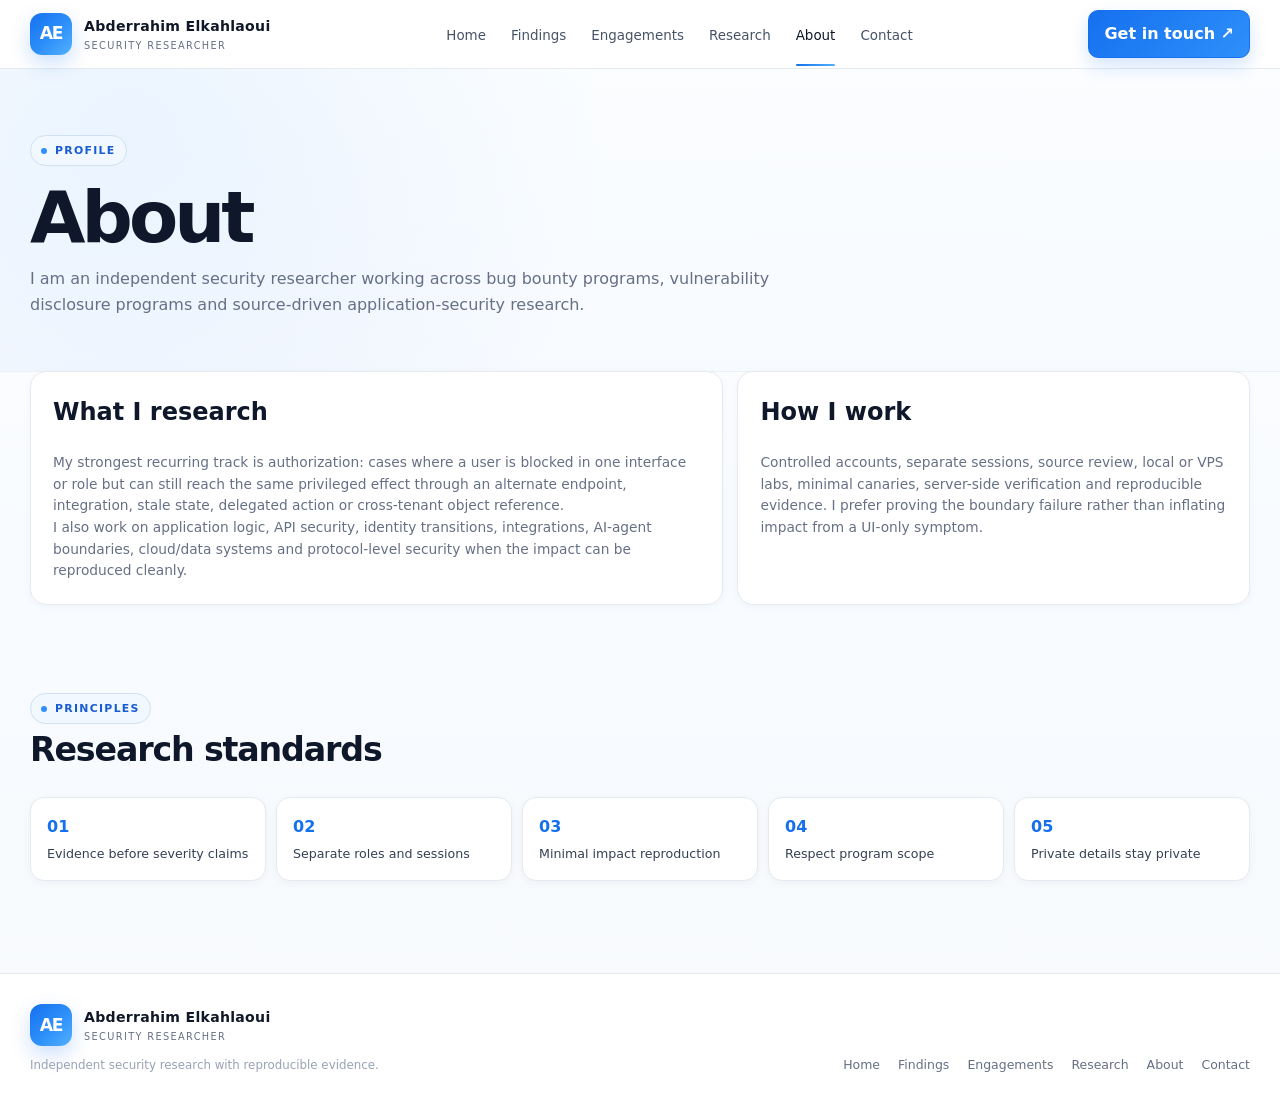
==== commit f296f6e0: "Align page chrome with premium light design" ====
--- a/about.html
+++ b/about.html
@@ -1 +1 @@
-<!doctype html><html lang="en"><head><meta charset="utf-8"><meta name="viewport" content="width=device-width,initial-scale=1"><meta name="theme-color" content="#151a20"><meta name="description" content="About independent security researcher Abderrahim Elkahlaoui."><meta property="og:title" content="About — Abderrahim Elkahlaoui"><meta property="og:description" content="Independent security researcher focused on authorization, application security, APIs, integrations and responsible disclosure."><meta property="og:type" content="website"><meta property="og:url" content="https://elkahlaoui1982.github.io/about.html"><link rel="canonical" href="https://elkahlaoui1982.github.io/about.html"><title>About — Abderrahim Elkahlaoui</title><link rel="stylesheet" href="assets/styles.css"></head><body data-page="about"><header class="site-header"><div class="container nav-shell"><a class="brand" href="index.html"><span class="brand-mark">AE</span><span class="brand-copy"><strong>ABDERRAHIM ELKAHLAOUI</strong><span>Security Researcher</span></span></a><nav class="desktop-nav"><a href="index.html">Home</a><a href="findings.html">Findings</a><a href="engagements.html">Engagements</a><a href="research.html">Research</a><a class="active" href="about.html">About</a><a href="contact.html">Contact</a></nav><a class="nav-cta" href="contact.html">Get in touch ↗</a><button class="menu-button" type="button" data-menu-button aria-label="Open navigation" aria-expanded="false">☰</button></div><nav class="mobile-nav" data-mobile-nav><a href="index.html">Home</a><a href="findings.html">Findings</a><a href="engagements.html">Engagements</a><a href="research.html">Research</a><a class="active" href="about.html">About</a><a href="contact.html">Contact</a></nav></header><main><section class="container page-hero"><span class="eyebrow">Profile</span><h1>About</h1><p>I am an independent security researcher working across bug bounty programs, vulnerability disclosure programs and source-driven application-security research.</p></section><section class="container section" style="padding-top:0"><div class="about-grid"><article class="card about-card"><h2>What I research</h2><p>My strongest recurring track is authorization: cases where a user is blocked in one interface or role but can still reach the same privileged effect through an alternate endpoint, integration, stale state, delegated action or cross-tenant object reference.</p><p>I also work on application logic, API security, identity transitions, integrations, AI-agent boundaries, cloud/data systems and protocol-level security when the impact can be reproduced cleanly.</p></article><article class="card"><h2>How I work</h2><p class="muted">Controlled accounts, separate sessions, source review, local or VPS labs, minimal canaries, server-side verification and reproducible evidence. I prefer proving the boundary failure rather than inflating impact from a UI-only symptom.</p></article></div></section><section class="container section"><div class="section-heading"><div><span class="eyebrow">Principles</span><h2>Research standards</h2></div></div><div class="focus-grid"><div class="focus-item"><span>01</span>Evidence before severity claims</div><div class="focus-item"><span>02</span>Separate roles and sessions</div><div class="focus-item"><span>03</span>Minimal impact reproduction</div><div class="focus-item"><span>04</span>Respect program scope</div><div class="focus-item"><span>05</span>Private details stay private</div></div></section></main><footer class="site-footer"><div class="container footer-grid"><div><div class="brand"><span class="brand-mark">AE</span><span class="brand-copy"><strong>Abderrahim Elkahlaoui</strong><span>Security Researcher</span></span></div><div class="footer-copy">Independent security research with reproducible evidence.</div></div><nav class="footer-nav"><a href="index.html">Home</a><a href="findings.html">Findings</a><a href="engagements.html">Engagements</a><a href="research.html">Research</a><a href="about.html">About</a><a href="contact.html">Contact</a></nav></div></footer><script src="assets/app.js" defer></script></body></html>+<!doctype html><html lang="en"><head><meta charset="utf-8"><meta name="viewport" content="width=device-width,initial-scale=1"><meta name="theme-color" content="#ffffff"><meta name="description" content="About independent security researcher Abderrahim Elkahlaoui."><meta property="og:title" content="About — Abderrahim Elkahlaoui"><meta property="og:description" content="Independent security researcher focused on authorization, application security, APIs, integrations and responsible disclosure."><meta property="og:type" content="website"><meta property="og:url" content="https://elkahlaoui1982.github.io/about.html"><link rel="canonical" href="https://elkahlaoui1982.github.io/about.html"><title>About — Abderrahim Elkahlaoui</title><link rel="stylesheet" href="assets/styles.css"></head><body data-page="about"><header class="site-header"><div class="container nav-shell"><a class="brand" href="index.html"><span class="brand-mark">AE</span><span class="brand-copy"><strong>Abderrahim Elkahlaoui</strong><span>Security Researcher</span></span></a><nav class="desktop-nav"><a href="index.html">Home</a><a href="findings.html">Findings</a><a href="engagements.html">Engagements</a><a href="research.html">Research</a><a class="active" href="about.html">About</a><a href="contact.html">Contact</a></nav><a class="nav-cta" href="contact.html">Get in touch ↗</a><button class="menu-button" type="button" data-menu-button aria-label="Open navigation" aria-expanded="false">☰</button></div><nav class="mobile-nav" data-mobile-nav><a href="index.html">Home</a><a href="findings.html">Findings</a><a href="engagements.html">Engagements</a><a href="research.html">Research</a><a class="active" href="about.html">About</a><a href="contact.html">Contact</a></nav></header><main><section class="container page-hero"><span class="eyebrow">Profile</span><h1>About</h1><p>I am an independent security researcher working across bug bounty programs, vulnerability disclosure programs and source-driven application-security research.</p></section><section class="container section" style="padding-top:0"><div class="about-grid"><article class="card about-card"><h2>What I research</h2><p>My strongest recurring track is authorization: cases where a user is blocked in one interface or role but can still reach the same privileged effect through an alternate endpoint, integration, stale state, delegated action or cross-tenant object reference.</p><p>I also work on application logic, API security, identity transitions, integrations, AI-agent boundaries, cloud/data systems and protocol-level security when the impact can be reproduced cleanly.</p></article><article class="card"><h2>How I work</h2><p class="muted">Controlled accounts, separate sessions, source review, local or VPS labs, minimal canaries, server-side verification and reproducible evidence. I prefer proving the boundary failure rather than inflating impact from a UI-only symptom.</p></article></div></section><section class="container section"><div class="section-heading"><div><span class="eyebrow">Principles</span><h2>Research standards</h2></div></div><div class="focus-grid"><div class="focus-item"><span>01</span>Evidence before severity claims</div><div class="focus-item"><span>02</span>Separate roles and sessions</div><div class="focus-item"><span>03</span>Minimal impact reproduction</div><div class="focus-item"><span>04</span>Respect program scope</div><div class="focus-item"><span>05</span>Private details stay private</div></div></section></main><footer class="site-footer"><div class="container footer-grid"><div><div class="brand"><span class="brand-mark">AE</span><span class="brand-copy"><strong>Abderrahim Elkahlaoui</strong><span>Security Researcher</span></span></div><div class="footer-copy">Independent security research with reproducible evidence.</div></div><nav class="footer-nav"><a href="index.html">Home</a><a href="findings.html">Findings</a><a href="engagements.html">Engagements</a><a href="research.html">Research</a><a href="about.html">About</a><a href="contact.html">Contact</a></nav></div></footer><script src="assets/app.js" defer></script></body></html>
--- a/assets/styles.css
+++ b/assets/styles.css
@@ -1 +1,269 @@
-:root{--bg:#151a20;--bg-2:#181e25;--surface:#1c232b;--surface-2:#202832;--surface-3:#252e38;--line:rgba(233,240,246,.09);--line-strong:rgba(116,181,230,.28);--text:#f0f3f6;--muted:#9da9b4;--muted-2:#778490;--blue:#67b8ef;--blue-2:#8acdf7;--teal:#68c9c0;--amber:#d9ad63;--max:1220px;--radius:16px;--shadow:0 18px 55px rgba(0,0,0,.18)}*{box-sizing:border-box}html{scroll-behavior:smooth}body{margin:0;color:var(--text);background:linear-gradient(180deg,#171c22 0,#151a20 42%,#14191f 100%);font-family:Inter,ui-sans-serif,system-ui,-apple-system,BlinkMacSystemFont,"Segoe UI",sans-serif;line-height:1.6;-webkit-font-smoothing:antialiased}body:before{content:"";position:fixed;inset:0;pointer-events:none;background:radial-gradient(circle at 82% 0%,rgba(103,184,239,.08),transparent 28rem),radial-gradient(circle at 8% 18%,rgba(104,201,192,.04),transparent 26rem);z-index:-1}a{color:inherit;text-decoration:none}button,input,select{font:inherit}button,a,input,select{outline:none}button:focus-visible,a:focus-visible,input:focus-visible,select:focus-visible{box-shadow:0 0 0 3px rgba(103,184,239,.2);border-color:var(--blue)!important}.container{width:min(calc(100% - 40px),var(--max));margin-inline:auto}.site-header{position:sticky;top:0;z-index:50;border-bottom:1px solid var(--line);background:rgba(21,26,32,.86);backdrop-filter:blur(18px)}.nav-shell{min-height:72px;display:flex;align-items:center;justify-content:space-between;gap:24px}.brand{display:flex;align-items:center;gap:13px;min-width:max-content}.brand-mark{width:40px;height:40px;border:1px solid rgba(103,184,239,.3);border-radius:11px;display:grid;place-items:center;color:var(--blue-2);font-weight:850;letter-spacing:-.06em;background:rgba(103,184,239,.07)}.brand-copy strong{display:block;font-size:.84rem;letter-spacing:.06em}.brand-copy span{display:block;color:var(--muted);font-size:.64rem;letter-spacing:.14em;text-transform:uppercase}.desktop-nav{display:flex;align-items:center;gap:23px;color:#bac3cb;font-size:.88rem}.desktop-nav a{padding:8px 0;position:relative}.desktop-nav a:hover,.desktop-nav a.active{color:#fff}.desktop-nav a.active:after{content:"";position:absolute;left:0;right:0;bottom:-18px;height:2px;background:var(--blue);border-radius:2px}.nav-cta,.button{border:1px solid var(--line-strong);border-radius:10px;padding:10px 15px;background:rgba(103,184,239,.06);color:#eaf5fc;display:inline-flex;align-items:center;justify-content:center;gap:8px;transition:.18s ease}.nav-cta:hover,.button:hover{transform:translateY(-1px);background:rgba(103,184,239,.1);border-color:rgba(103,184,239,.46)}.button.primary{color:#10202b;background:#79c5f3;border-color:#79c5f3;font-weight:800}.button.ghost{background:transparent}.menu-button{display:none;width:44px;height:44px;border:1px solid var(--line);border-radius:10px;color:var(--text);background:var(--surface)}.mobile-nav{display:none;border-top:1px solid var(--line);padding:12px 18px 18px}.mobile-nav[data-open]{display:grid;gap:6px}.mobile-nav a{padding:11px 12px;color:#c4ccd2;border-radius:9px}.mobile-nav a:hover{background:rgba(255,255,255,.035);color:#fff}.hero{display:grid;grid-template-columns:1.08fr .92fr;gap:64px;align-items:center;padding-block:84px 48px}.eyebrow{display:inline-flex;align-items:center;gap:8px;color:#b8dff7;border:1px solid var(--line-strong);background:rgba(103,184,239,.045);border-radius:999px;padding:6px 10px;text-transform:uppercase;font-size:.69rem;letter-spacing:.13em;font-weight:800}.eyebrow:before{content:"";width:6px;height:6px;border-radius:50%;background:var(--blue)}h1,h2,h3,p{margin-top:0}.hero h1{margin:20px 0 12px;font-size:clamp(3.2rem,6.5vw,5.8rem);line-height:.95;letter-spacing:-.055em}.hero h1 span{display:block;color:var(--blue-2)}.hero-kicker{color:#b9d8eb;font:500 .98rem/1.7 ui-monospace,SFMono-Regular,Menlo,monospace;letter-spacing:.09em}.hero-copy{color:#b1bbc4;max-width:650px;font-size:1.02rem;margin:18px 0 27px}.hero-actions{display:flex;flex-wrap:wrap;gap:11px}.research-console{border:1px solid var(--line);border-radius:20px;background:linear-gradient(145deg,rgba(32,40,50,.98),rgba(25,31,38,.98));box-shadow:var(--shadow);overflow:hidden}.console-top{padding:16px 18px;border-bottom:1px solid var(--line);display:flex;justify-content:space-between;align-items:center;color:var(--muted);font-size:.76rem}.console-status{display:flex;align-items:center;gap:7px}.console-status:before{content:"";width:7px;height:7px;border-radius:50%;background:#75c9a4}.console-body{padding:24px}.console-title{font-size:1.02rem;font-weight:750;margin-bottom:17px}.console-grid{display:grid;grid-template-columns:1fr 1fr;gap:10px}.console-item{padding:16px;border:1px solid var(--line);border-radius:12px;background:rgba(255,255,255,.025)}.console-item strong{display:block;font-size:1.45rem;letter-spacing:-.035em}.console-item span{display:block;color:var(--muted);font-size:.74rem;margin-top:2px}.console-note{margin-top:14px;padding:14px 15px;border-left:2px solid var(--blue);background:rgba(103,184,239,.045);color:#c6d0d8;font-size:.84rem}.stats{display:grid;grid-template-columns:repeat(4,1fr);border:1px solid var(--line);background:var(--surface);border-radius:var(--radius);overflow:hidden;margin:10px 0 24px}.stat{padding:22px 25px;position:relative}.stat:not(:last-child):after{content:"";position:absolute;top:24%;right:0;width:1px;height:52%;background:var(--line)}.stat strong{font-size:1.48rem;letter-spacing:-.025em}.stat span{display:block;color:var(--muted);font-size:.79rem;margin-top:2px}.section{padding-block:48px}.section-heading{display:flex;justify-content:space-between;gap:24px;align-items:end;margin-bottom:20px}.section-heading h2{margin:0;font-size:clamp(1.6rem,3vw,2.2rem);letter-spacing:-.035em}.section-heading p{max-width:650px;color:var(--muted);margin:7px 0 0}.section-link{color:#9fd3f3;white-space:nowrap;font-size:.84rem}.grid{display:grid;gap:14px}.platform-grid{grid-template-columns:repeat(4,1fr)}.platform-strip{display:grid;grid-template-columns:repeat(4,1fr);gap:12px}.platform-card,.card,.panel{border:1px solid var(--line);border-radius:var(--radius);background:linear-gradient(145deg,var(--surface),#1a2129);box-shadow:0 10px 35px rgba(0,0,0,.08)}.platform-card{padding:19px 20px;display:flex;align-items:center;gap:14px}.platform-mark{width:38px;height:38px;border-radius:10px;display:grid;place-items:center;border:1px solid var(--line-strong);color:#b9e1fa;background:rgba(103,184,239,.05);font:800 .72rem ui-monospace,monospace}.platform-card strong{display:block;font-size:.93rem}.platform-card span{display:block;color:var(--muted);font-size:.74rem}.card{padding:22px}.card h3{margin:0 0 7px;font-size:1.02rem}.card p{margin:0;color:var(--muted);font-size:.85rem}.feature-grid{display:grid;grid-template-columns:repeat(2,1fr);gap:12px}.feature-card{border:1px solid var(--line);background:rgba(30,38,47,.9);border-radius:14px;padding:18px}.feature-top{display:flex;justify-content:space-between;gap:10px;margin-bottom:10px}.feature-program{font-size:.72rem;color:var(--muted);text-transform:uppercase;letter-spacing:.08em}.feature-title{font-size:.92rem;font-weight:720;line-height:1.45}.platform-pill{border:1px solid var(--line-strong);color:#b9dff4;border-radius:999px;padding:4px 8px;font-size:.64rem;white-space:nowrap;background:rgba(103,184,239,.04)}.focus-grid{display:grid;grid-template-columns:repeat(5,1fr);gap:10px}.focus-item{border:1px solid var(--line);border-radius:12px;padding:15px;background:rgba(255,255,255,.022);color:#d8dfe4;font-size:.79rem}.focus-item span{display:block;color:var(--blue-2);font-size:1rem;margin-bottom:5px}.engagement-cloud{display:flex;flex-wrap:wrap;gap:9px}.engagement-chip{border:1px solid var(--line);background:rgba(255,255,255,.025);border-radius:10px;padding:10px 13px;color:#cbd3d9;font-size:.78rem}.panel-grid{display:grid;grid-template-columns:1.35fr .8fr;gap:14px}.panel{overflow:hidden}.panel-header{padding:17px 19px;border-bottom:1px solid var(--line);display:flex;align-items:center;justify-content:space-between;gap:12px}.panel-header h2,.panel-header h3{margin:0;font-size:1.03rem}.finding-list{list-style:none;padding:0;margin:0}.finding-row{display:grid;grid-template-columns:auto 1fr auto;gap:13px;align-items:center;padding:16px 19px;border-bottom:1px solid var(--line);transition:background .16s}.finding-row:last-child{border-bottom:0}.finding-row:hover{background:rgba(255,255,255,.022)}.finding-dot{width:5px;height:34px;border-radius:8px;background:var(--blue)}.finding-title{font-size:.89rem;font-weight:700;line-height:1.45}.finding-meta{color:var(--muted);font-size:.71rem;margin-top:4px}.engagement-list{list-style:none;margin:0;padding:0}.engagement-list li{display:flex;align-items:center;justify-content:space-between;gap:16px;padding:14px 18px;border-bottom:1px solid var(--line)}.engagement-list li:last-child{border:0}.engagement-name{font-size:.86rem;font-weight:700}.engagement-meta{color:var(--muted);font-size:.71rem}.tags{display:flex;flex-wrap:wrap;gap:9px}.tag{border:1px solid var(--line);border-radius:999px;padding:8px 11px;color:#c8d1d8;background:rgba(255,255,255,.025);font-size:.78rem}.timeline{display:grid;grid-template-columns:repeat(3,1fr);gap:14px}.timeline .year,.mono{color:#9dcfec;font:700 .76rem ui-monospace,monospace;letter-spacing:.08em}.timeline h3{margin:8px 0 7px}.timeline p{color:var(--muted);font-size:.86rem}.page-hero{padding:68px 0 36px}.page-hero h1{font-size:clamp(2.6rem,5.5vw,4.6rem);line-height:1;letter-spacing:-.05em;margin:14px 0 14px}.page-hero p{color:var(--muted);max-width:760px;font-size:1rem}.filters{padding:14px;display:grid;grid-template-columns:1fr 210px 150px auto;gap:9px;position:sticky;top:86px;z-index:20;background:rgba(24,30,37,.94);backdrop-filter:blur(16px);border:1px solid var(--line);border-radius:14px;margin-bottom:16px}.input,.select{width:100%;min-height:43px;color:var(--text);background:#1a2027;border:1px solid var(--line);border-radius:9px;padding:0 11px}.input::placeholder{color:#737f89}.filter-reset{min-height:43px;border:1px solid var(--line-strong);color:#d5e8f4;background:rgba(103,184,239,.04);border-radius:9px;padding:0 13px;cursor:pointer}.catalog-toolbar{color:var(--muted);font-size:.8rem;margin:10px 4px 13px}.catalog .finding-row{grid-template-columns:auto 1fr auto;border:1px solid var(--line);border-radius:13px;margin-bottom:9px;background:rgba(29,36,44,.82)}.catalog .finding-row[hidden]{display:none}.empty{padding:46px 24px;text-align:center;color:var(--muted);border:1px dashed var(--line);border-radius:14px}.engagement-grid{grid-template-columns:repeat(3,1fr)}.engagement-card{min-height:150px}.engagement-card .mono{margin-bottom:26px}.engagement-card h3{font-size:1rem}.about-grid{display:grid;grid-template-columns:1.15fr .85fr;gap:14px}.about-card p,.muted{color:var(--muted)}.split-note{border:1px solid var(--line);border-left:2px solid var(--blue);border-radius:12px;padding:15px 17px;background:rgba(103,184,239,.035);color:#b8c3cc}.contact-card{display:grid;grid-template-columns:1fr 1fr;gap:28px}.contact-links{display:grid;gap:9px}.contact-link{display:flex;justify-content:space-between;align-items:center;border:1px solid var(--line);border-radius:11px;padding:13px 14px;background:rgba(255,255,255,.02);color:#dbe3e8}.site-footer{margin-top:48px;border-top:1px solid var(--line);padding:30px 0 34px;background:rgba(17,22,27,.55)}.footer-grid{display:flex;justify-content:space-between;gap:28px;align-items:end}.footer-copy{color:var(--muted-2);font-size:.74rem;margin-top:10px}.footer-nav{display:flex;gap:18px;flex-wrap:wrap;color:var(--muted);font-size:.78rem}.footer-nav a:hover{color:#fff}@media(max-width:980px){.desktop-nav,.nav-cta{display:none}.menu-button{display:block}.hero{grid-template-columns:1fr;padding-block:62px 38px;gap:32px}.hero h1{font-size:clamp(3rem,11vw,5.2rem)}.platform-strip,.platform-grid{grid-template-columns:repeat(2,1fr)}.focus-grid{grid-template-columns:repeat(3,1fr)}.panel-grid,.about-grid,.contact-card{grid-template-columns:1fr}.engagement-grid{grid-template-columns:repeat(2,1fr)}.filters{grid-template-columns:1fr 1fr}.stats{grid-template-columns:repeat(2,1fr)}.stat:nth-child(2):after{display:none}}@media(max-width:640px){.container{width:min(calc(100% - 28px),var(--max))}.brand-copy strong{font-size:.74rem}.brand-copy span{font-size:.57rem}.hero{padding-block:46px 28px}.hero h1{font-size:clamp(2.65rem,14vw,4rem)}.hero-kicker{font-size:.82rem;letter-spacing:.06em}.console-grid,.feature-grid,.platform-strip,.platform-grid,.engagement-grid,.focus-grid,.timeline{grid-template-columns:1fr}.stats{grid-template-columns:1fr 1fr}.stat{padding:18px}.section{padding-block:36px}.section-heading{align-items:flex-start;flex-direction:column}.filters{position:static;grid-template-columns:1fr}.finding-row,.catalog .finding-row{grid-template-columns:auto 1fr}.finding-row .platform-pill{grid-column:2;width:max-content}.footer-grid{align-items:flex-start;flex-direction:column}.footer-nav{gap:13px}}+:root{
+  --bg:#f7f9fc;
+  --surface:#ffffff;
+  --surface-soft:#f4f7fb;
+  --surface-blue:#eef6ff;
+  --text:#0f172a;
+  --muted:#667085;
+  --muted-2:#98a2b3;
+  --line:#e5eaf0;
+  --line-strong:#cfe1f2;
+  --blue:#1570ef;
+  --blue-2:#2e90fa;
+  --cyan:#0ba5ec;
+  --teal:#12b76a;
+  --violet:#7f56d9;
+  --amber:#f79009;
+  --red:#f04438;
+  --shadow-sm:0 2px 8px rgba(16,24,40,.04);
+  --shadow-md:0 10px 30px rgba(16,24,40,.07);
+  --shadow-lg:0 24px 60px rgba(16,24,40,.10);
+  --max:1220px;
+  --radius:16px
+}
+*{box-sizing:border-box}
+html{scroll-behavior:smooth}
+body{
+  margin:0;
+  color:var(--text);
+  background:linear-gradient(180deg,#fff 0,#f8fbff 36rem,#f7f9fc 100%);
+  font-family:Inter,ui-sans-serif,system-ui,-apple-system,BlinkMacSystemFont,"Segoe UI",sans-serif;
+  line-height:1.58;
+  -webkit-font-smoothing:antialiased
+}
+a{color:inherit;text-decoration:none}
+button,input,select{font:inherit}
+button,a,input,select{outline:none}
+button:focus-visible,a:focus-visible,input:focus-visible,select:focus-visible{
+  box-shadow:0 0 0 4px rgba(21,112,239,.13)!important
+}
+.container{width:min(calc(100% - 40px),var(--max));margin-inline:auto}
+
+/* Header */
+.site-header{
+  position:sticky;top:0;z-index:50;
+  background:rgba(255,255,255,.94);
+  border-bottom:1px solid var(--line);
+  backdrop-filter:blur(18px)
+}
+.nav-shell{min-height:68px;display:flex;align-items:center;justify-content:space-between;gap:24px}
+.brand{display:flex;align-items:center;gap:12px;min-width:max-content}
+.brand-mark{
+  width:42px;height:42px;
+  display:grid;place-items:center;
+  font-weight:900;font-size:1.08rem;letter-spacing:-.08em;
+  color:#fff;
+  background:linear-gradient(135deg,#1570ef,#2e90fa 55%,#53b1fd);
+  border-radius:12px;
+  box-shadow:0 8px 20px rgba(21,112,239,.22)
+}
+.brand-copy strong{display:block;font-size:.88rem;letter-spacing:.02em;color:#101828}
+.brand-copy span{display:block;margin-top:1px;color:#667085;font-size:.61rem;letter-spacing:.14em;text-transform:uppercase}
+.desktop-nav{display:flex;align-items:center;gap:25px;color:#475467;font-size:.84rem}
+.desktop-nav a{padding:22px 0 19px;position:relative}
+.desktop-nav a:hover,.desktop-nav a.active{color:#101828}
+.desktop-nav a.active:after{
+  content:"";position:absolute;left:0;right:0;bottom:-1px;height:2px;
+  background:linear-gradient(90deg,#1570ef,#53b1fd);border-radius:2px
+}
+.nav-cta,.button{
+  border:1px solid var(--line-strong);
+  border-radius:10px;padding:10px 15px;
+  background:#fff;color:#175cd3;
+  display:inline-flex;align-items:center;justify-content:center;gap:8px;
+  transition:.18s ease
+}
+.nav-cta{
+  background:linear-gradient(135deg,#1570ef,#2e90fa);
+  border-color:#1570ef;color:#fff;font-weight:750;
+  box-shadow:0 8px 18px rgba(21,112,239,.18)
+}
+.nav-cta:hover,.button:hover{transform:translateY(-1px);box-shadow:var(--shadow-sm)}
+.button.primary{background:linear-gradient(135deg,#1570ef,#2e90fa);border-color:#1570ef;color:#fff;font-weight:800}
+.button.ghost{background:#fff;color:#344054}
+.menu-button{display:none;width:44px;height:44px;border:1px solid var(--line);border-radius:10px;color:#344054;background:#fff}
+.mobile-nav{display:none;border-top:1px solid var(--line);background:#fff;padding:12px 18px 18px}
+.mobile-nav[data-open]{display:grid;gap:6px}
+.mobile-nav a{padding:11px 12px;color:#475467;border-radius:9px}
+.mobile-nav a:hover{background:#f3f7fb;color:#101828}
+
+/* Generic */
+.eyebrow{
+  display:inline-flex;align-items:center;gap:8px;
+  color:#175cd3;border:1px solid #cfe1f2;background:#f2f8ff;
+  border-radius:999px;padding:6px 10px;text-transform:uppercase;
+  font-size:.68rem;letter-spacing:.12em;font-weight:800
+}
+.eyebrow:before{content:"";width:6px;height:6px;border-radius:50%;background:#2e90fa}
+h1,h2,h3,p{margin-top:0}
+.page-hero{
+  position:relative;
+  padding:66px 0 38px
+}
+.page-hero:before{
+  content:"";position:absolute;left:50%;top:0;transform:translateX(-50%);
+  width:100vw;height:100%;
+  background:
+    radial-gradient(circle at 10% 20%,rgba(46,144,250,.08),transparent 30rem),
+    linear-gradient(180deg,#fbfdff,#f7faff);
+  border-bottom:1px solid #edf1f5;z-index:-1
+}
+.page-hero h1{font-size:clamp(2.8rem,5.6vw,4.8rem);line-height:.98;letter-spacing:-.055em;margin:16px 0 14px}
+.page-hero p{max-width:780px;color:var(--muted);font-size:1rem}
+.section{padding-block:44px}
+.section-heading{display:flex;justify-content:space-between;gap:24px;align-items:end;margin-bottom:20px}
+.section-heading h2{margin:0;font-size:clamp(1.55rem,2.6vw,2.1rem);letter-spacing:-.035em}
+.section-heading p{max-width:680px;color:var(--muted);margin:7px 0 0}
+.section-link{color:#175cd3;white-space:nowrap;font-size:.84rem;font-weight:700}
+.grid{display:grid;gap:14px}
+
+/* Cards */
+.card,.panel,.platform-card,.feature-card{
+  background:rgba(255,255,255,.98);
+  border:1px solid var(--line);
+  border-radius:var(--radius);
+  box-shadow:var(--shadow-sm)
+}
+.card{padding:22px}
+.card:hover,.feature-card:hover,.platform-card:hover{box-shadow:var(--shadow-md);border-color:#d5e1ed}
+.card h3{margin:0 0 7px;font-size:1.02rem}
+.card p{margin:0;color:var(--muted);font-size:.86rem}
+.platform-grid{grid-template-columns:repeat(4,1fr)}
+.platform-strip{display:grid;grid-template-columns:repeat(4,1fr);gap:12px}
+.platform-card{padding:18px 20px;display:flex;align-items:center;gap:14px}
+.platform-mark{
+  width:40px;height:40px;border-radius:12px;display:grid;place-items:center;
+  border:1px solid #d6e8f6;color:#1570ef;background:#eff8ff;
+  font:800 .72rem ui-monospace,monospace
+}
+.platform-card strong{display:block;font-size:.93rem}
+.platform-card span{display:block;color:var(--muted);font-size:.74rem}
+.feature-grid{display:grid;grid-template-columns:repeat(2,1fr);gap:12px}
+.feature-card{padding:18px}
+.feature-top{display:flex;justify-content:space-between;gap:10px;margin-bottom:10px}
+.feature-program{font-size:.72rem;color:#667085;text-transform:uppercase;letter-spacing:.08em}
+.feature-title{font-size:.93rem;font-weight:720;line-height:1.45}
+.platform-pill{
+  border:1px solid #cfe1f2;color:#175cd3;border-radius:999px;padding:4px 8px;
+  font-size:.64rem;white-space:nowrap;background:#f4f9ff
+}
+.focus-grid{display:grid;grid-template-columns:repeat(5,1fr);gap:10px}
+.focus-item{
+  border:1px solid var(--line);border-radius:14px;padding:16px;
+  background:#fff;color:#344054;font-size:.79rem;box-shadow:var(--shadow-sm)
+}
+.focus-item span{display:block;color:#1570ef;font-size:1rem;margin-bottom:5px;font-weight:800}
+.tags{display:flex;flex-wrap:wrap;gap:9px}
+.tag{
+  border:1px solid #dbe6ef;border-radius:999px;padding:8px 11px;color:#475467;
+  background:#fff;font-size:.78rem;box-shadow:0 1px 3px rgba(16,24,40,.03)
+}
+.split-note{
+  border:1px solid #dbe8f3;border-left:3px solid #2e90fa;border-radius:12px;
+  padding:15px 17px;background:#f5faff;color:#475467
+}
+
+/* Lists/findings */
+.panel{overflow:hidden}
+.panel-grid{display:grid;grid-template-columns:1.35fr .8fr;gap:14px}
+.panel-header{
+  padding:17px 19px;border-bottom:1px solid var(--line);
+  display:flex;align-items:center;justify-content:space-between;gap:12px
+}
+.panel-header h2,.panel-header h3{margin:0;font-size:1.03rem}
+.finding-list{list-style:none;padding:0;margin:0}
+.finding-row{
+  display:grid;grid-template-columns:auto 1fr auto;gap:13px;align-items:center;
+  padding:16px 19px;border-bottom:1px solid var(--line);transition:.16s
+}
+.finding-row:last-child{border-bottom:0}
+.finding-row:hover{background:#f8fbfe}
+.finding-dot{width:5px;height:34px;border-radius:8px;background:linear-gradient(180deg,#1570ef,#53b1fd)}
+.finding-title{font-size:.89rem;font-weight:720;line-height:1.45}
+.finding-meta{color:var(--muted);font-size:.71rem;margin-top:4px}
+.engagement-list{list-style:none;margin:0;padding:0}
+.engagement-list li{display:flex;align-items:center;justify-content:space-between;gap:16px;padding:14px 18px;border-bottom:1px solid var(--line)}
+.engagement-list li:last-child{border:0}
+.engagement-name{font-size:.86rem;font-weight:700}
+.engagement-meta{color:var(--muted);font-size:.71rem}
+
+/* Filters */
+.filters{
+  padding:14px;display:grid;grid-template-columns:1fr 210px 150px auto;gap:9px;
+  position:sticky;top:82px;z-index:20;background:rgba(255,255,255,.95);
+  backdrop-filter:blur(16px);border:1px solid var(--line);border-radius:14px;margin-bottom:16px;
+  box-shadow:var(--shadow-sm)
+}
+.input,.select{
+  width:100%;min-height:44px;color:var(--text);background:#fff;
+  border:1px solid #d9e2ec;border-radius:9px;padding:0 11px
+}
+.input:focus,.select:focus{border-color:#84caff}
+.input::placeholder{color:#98a2b3}
+.filter-reset{
+  min-height:44px;border:1px solid #b9dcf3;color:#175cd3;background:#f5faff;
+  border-radius:9px;padding:0 13px;cursor:pointer;font-weight:700
+}
+.catalog-toolbar{color:var(--muted);font-size:.8rem;margin:10px 4px 13px}
+.catalog .finding-row{
+  grid-template-columns:auto 1fr auto;border:1px solid var(--line);
+  border-radius:13px;margin-bottom:9px;background:#fff;box-shadow:var(--shadow-sm)
+}
+.catalog .finding-row[hidden]{display:none}
+.empty{padding:46px 24px;text-align:center;color:var(--muted);border:1px dashed #cfd8e3;border-radius:14px;background:#fff}
+
+/* Engagement pages */
+.engagement-grid{grid-template-columns:repeat(3,1fr)}
+.engagement-card{min-height:150px;position:relative;overflow:hidden}
+.engagement-card:before{
+  content:"";position:absolute;inset:0 auto 0 0;width:3px;background:linear-gradient(180deg,#1570ef,#53b1fd)
+}
+.engagement-card .mono{margin-bottom:24px}
+.engagement-card h3{font-size:1rem}
+.mono,.timeline .year{color:#1570ef;font:750 .76rem ui-monospace,monospace;letter-spacing:.08em}
+
+/* About/research */
+.about-grid{display:grid;grid-template-columns:1.15fr .85fr;gap:14px}
+.about-card p,.muted{color:var(--muted)}
+.timeline{display:grid;grid-template-columns:repeat(3,1fr);gap:14px}
+.timeline h3{margin:8px 0 7px}
+.timeline p{color:var(--muted);font-size:.86rem}
+
+/* Contact */
+.contact-card{display:grid;grid-template-columns:1fr 1fr;gap:28px}
+.contact-links{display:grid;gap:9px}
+.contact-link{
+  display:flex;justify-content:space-between;align-items:center;border:1px solid var(--line);
+  border-radius:11px;padding:14px 15px;background:#fff;color:#344054;transition:.15s
+}
+.contact-link:hover{border-color:#bcdcf2;background:#f8fbff;transform:translateY(-1px)}
+
+/* Footer */
+.site-footer{margin-top:48px;border-top:1px solid var(--line);padding:30px 0 34px;background:#fff}
+.footer-grid{display:flex;justify-content:space-between;gap:28px;align-items:end}
+.footer-copy{color:var(--muted-2);font-size:.74rem;margin-top:10px}
+.footer-nav{display:flex;gap:18px;flex-wrap:wrap;color:var(--muted);font-size:.78rem}
+.footer-nav a:hover{color:#101828}
+
+@media(max-width:980px){
+  .desktop-nav,.nav-cta{display:none}
+  .menu-button{display:block}
+  .platform-strip,.platform-grid{grid-template-columns:repeat(2,1fr)}
+  .focus-grid{grid-template-columns:repeat(3,1fr)}
+  .panel-grid,.about-grid,.contact-card{grid-template-columns:1fr}
+  .engagement-grid{grid-template-columns:repeat(2,1fr)}
+  .filters{grid-template-columns:1fr 1fr}
+}
+@media(max-width:640px){
+  .container{width:min(calc(100% - 28px),var(--max))}
+  .brand-copy strong{font-size:.74rem}
+  .brand-copy span{font-size:.56rem}
+  .section{padding-block:34px}
+  .section-heading{align-items:flex-start;flex-direction:column}
+  .filters{position:static;grid-template-columns:1fr}
+  .feature-grid,.platform-strip,.platform-grid,.engagement-grid,.focus-grid,.timeline{grid-template-columns:1fr}
+  .finding-row,.catalog .finding-row{grid-template-columns:auto 1fr}
+  .finding-row .platform-pill{grid-column:2;width:max-content}
+  .footer-grid{align-items:flex-start;flex-direction:column}
+  .footer-nav{gap:13px}
+}
